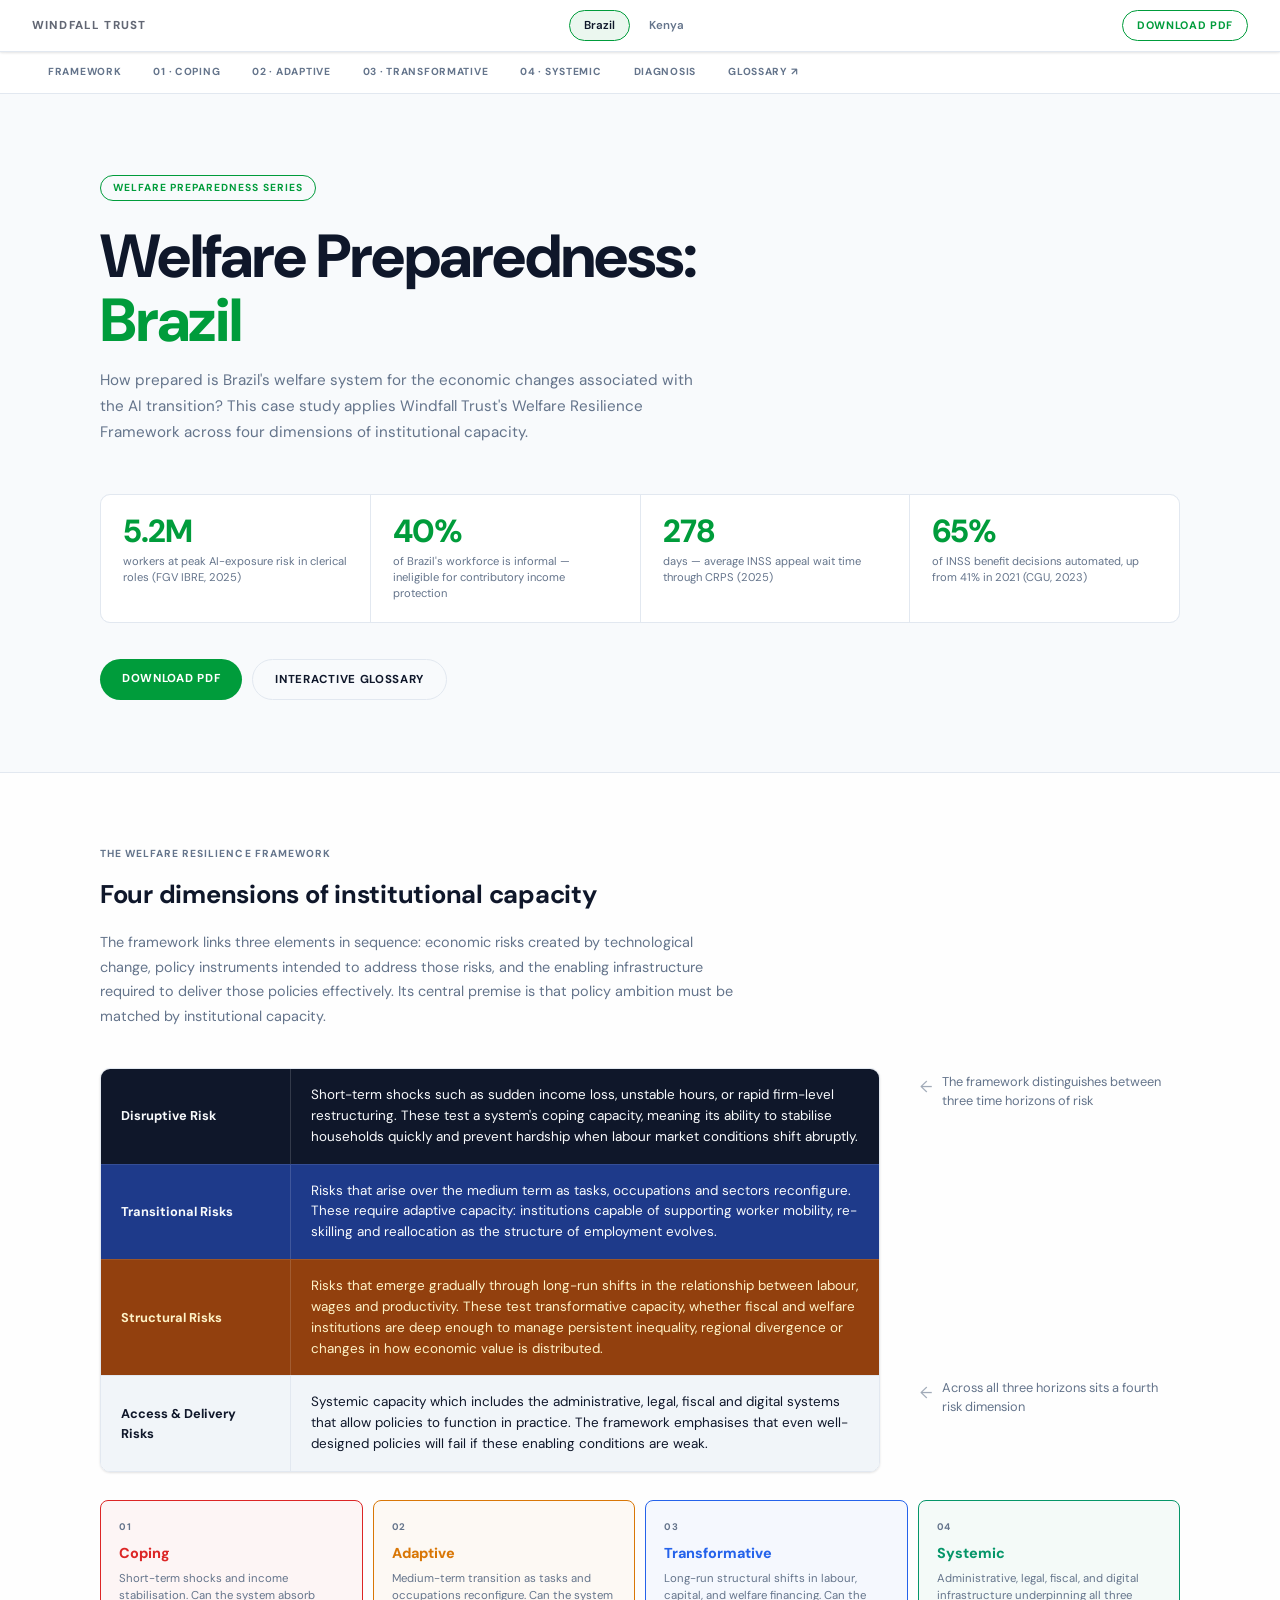
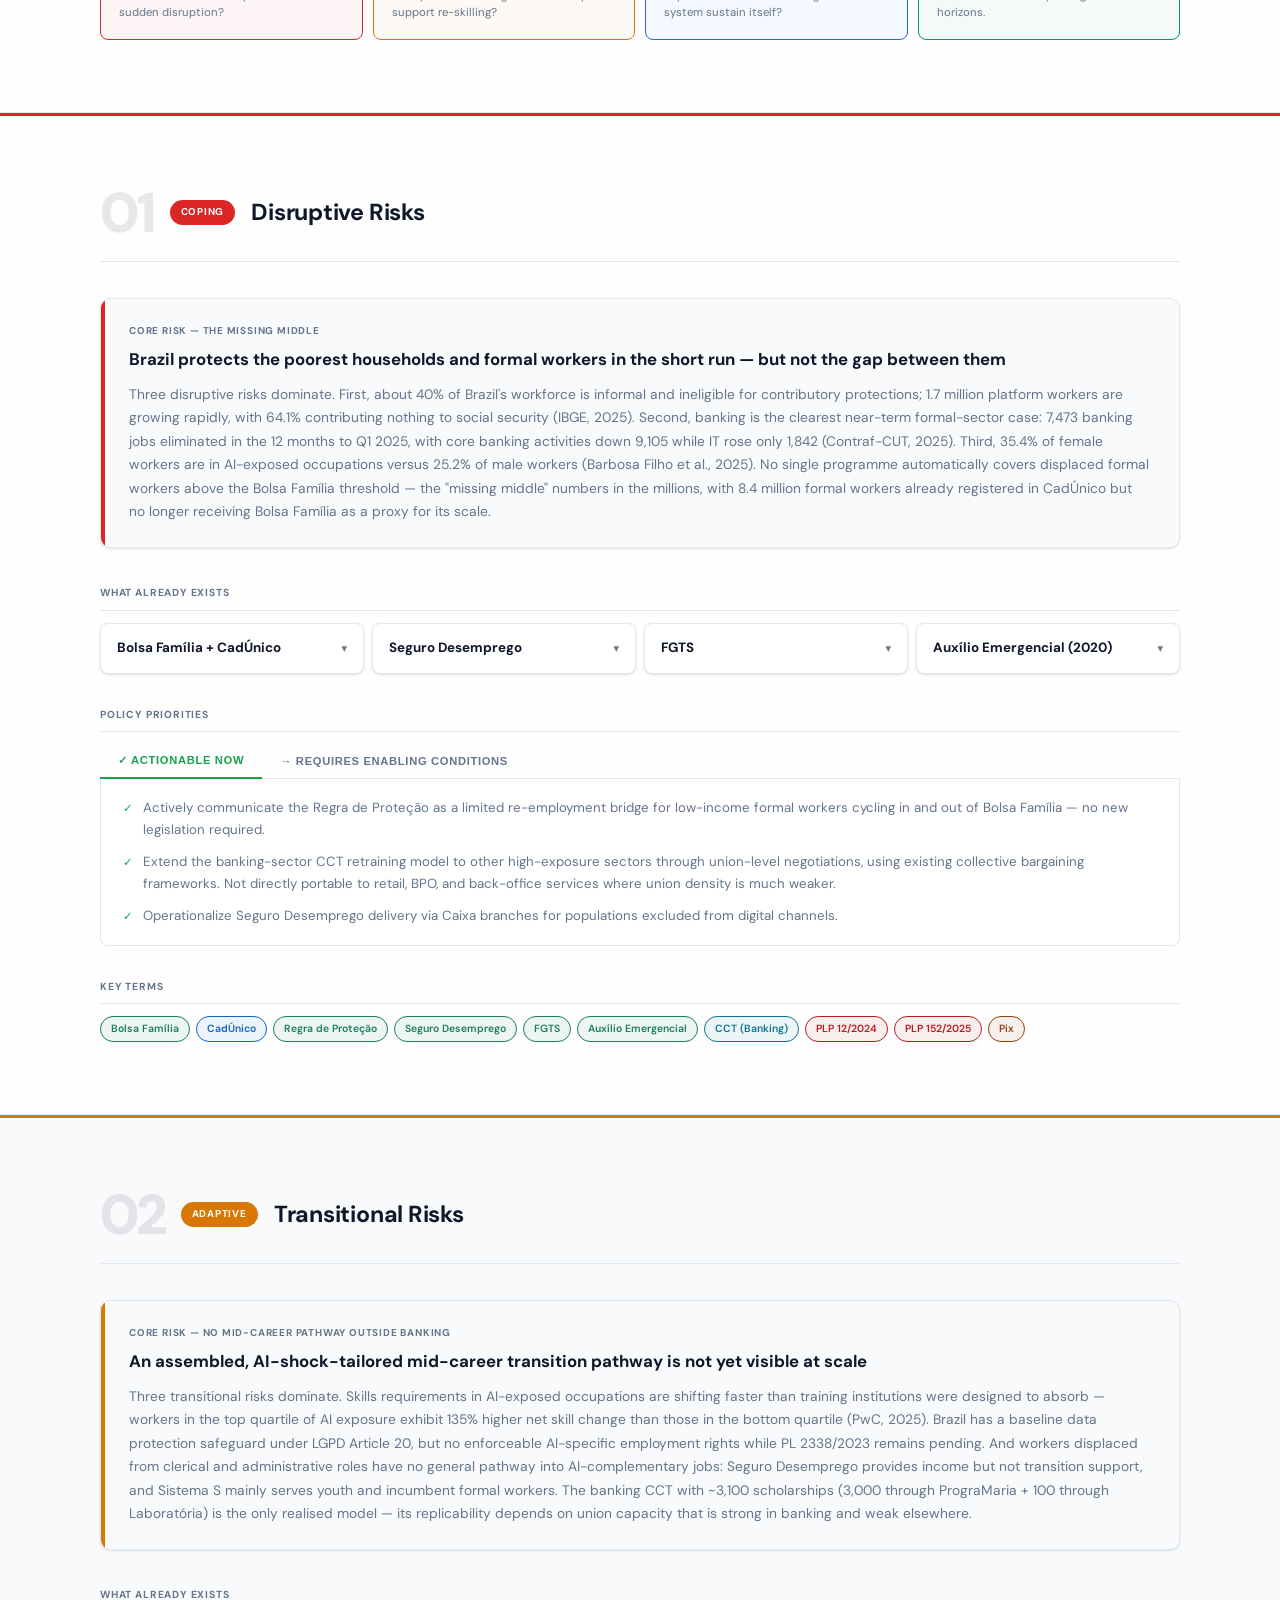
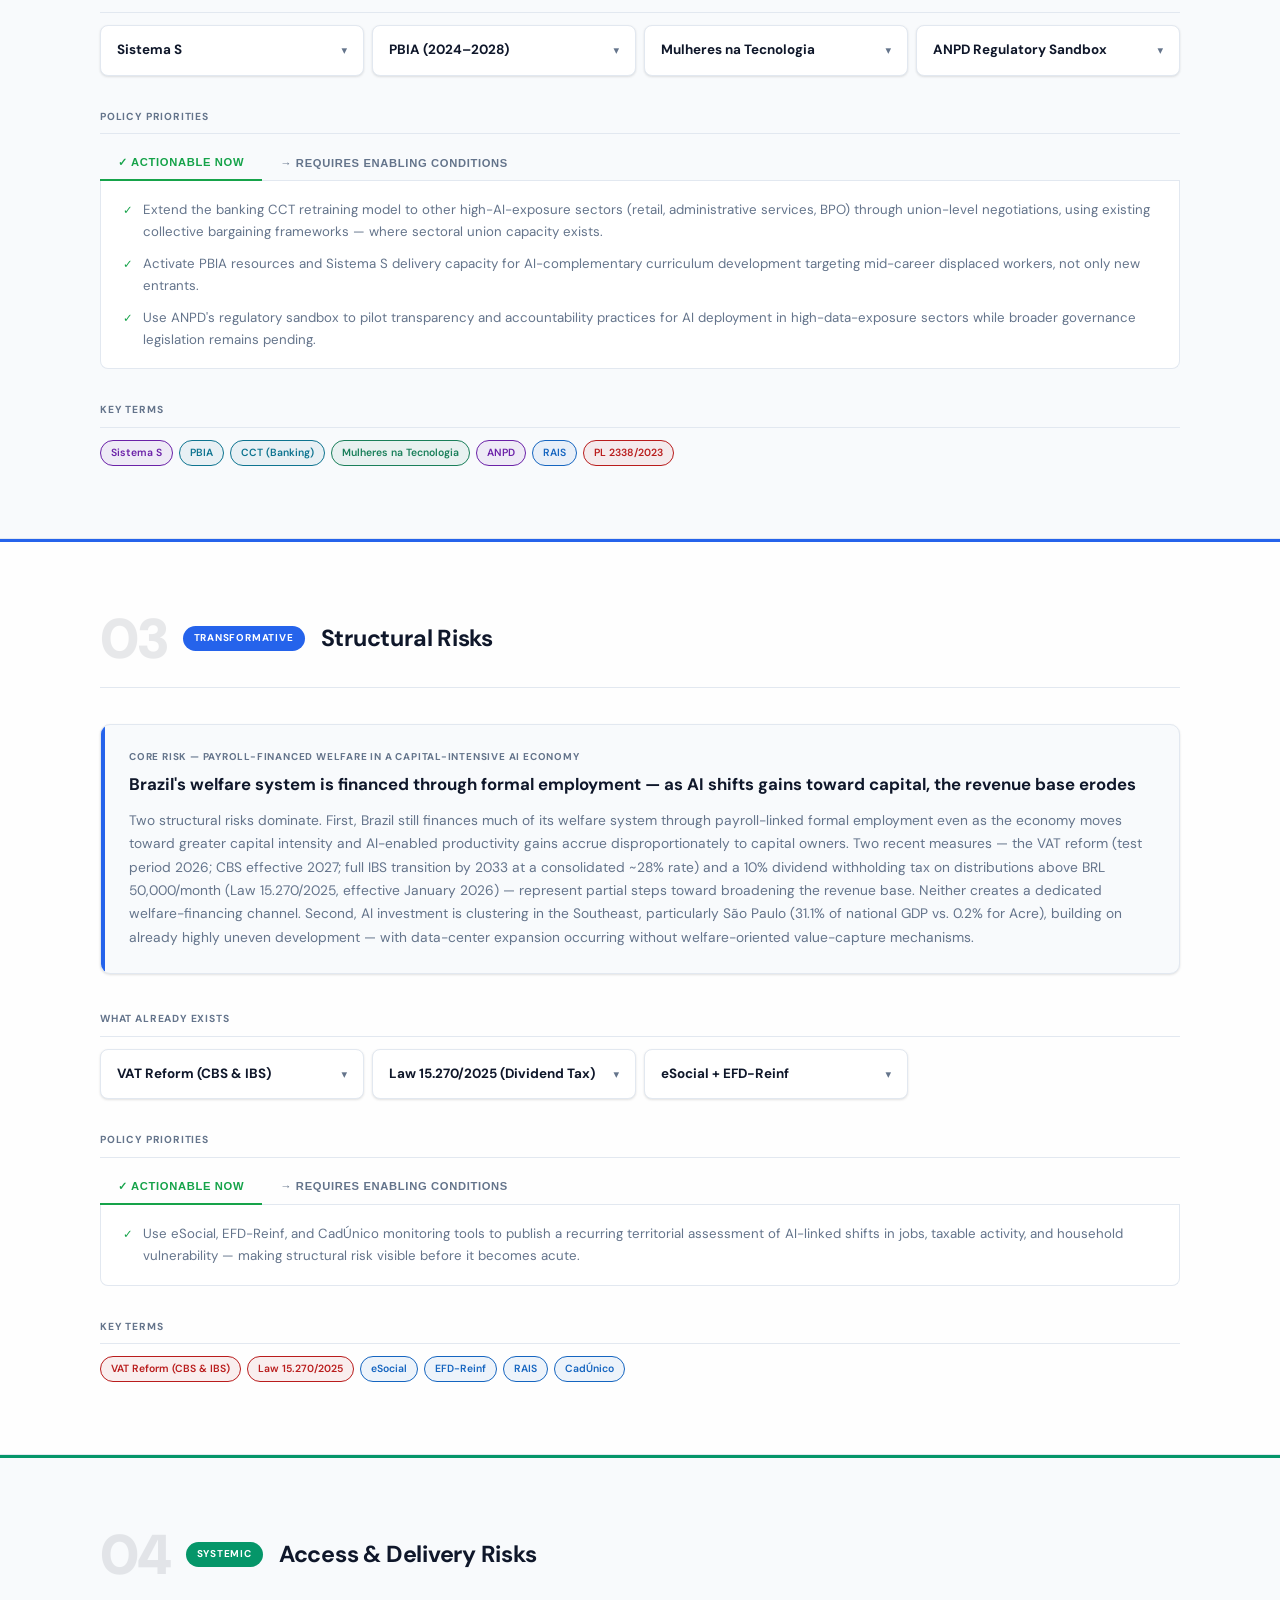
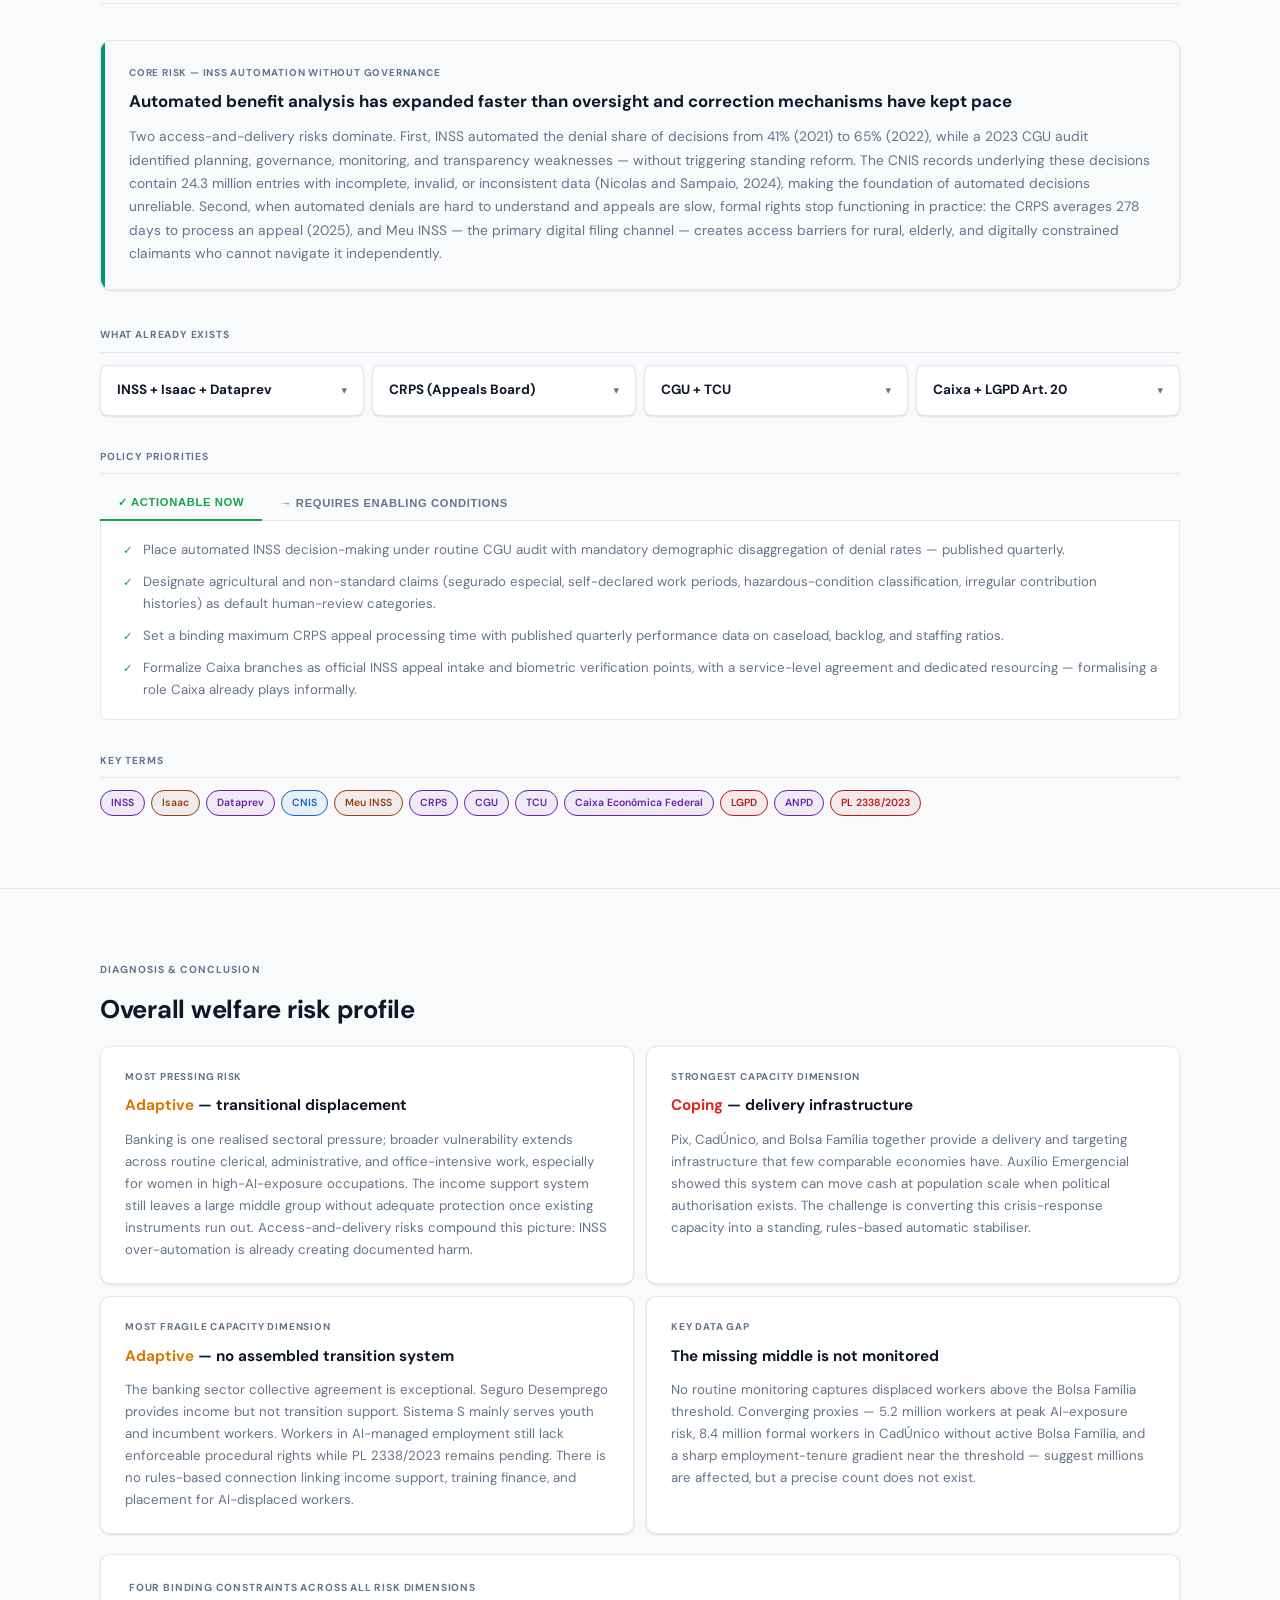
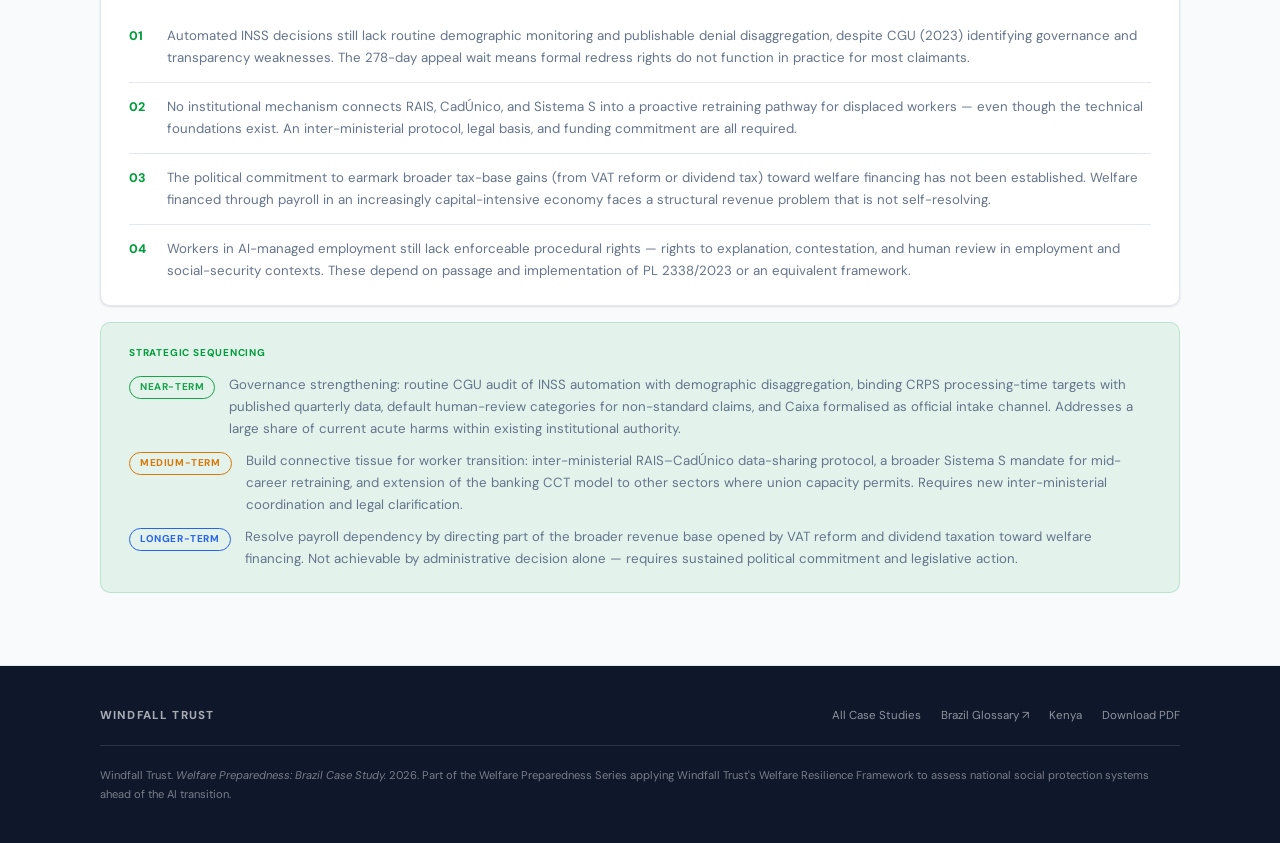
==== brazil.html @ 1acc242e "Add files via upload" ====
<!DOCTYPE html>
<html lang="en">
<head>
<meta charset="UTF-8">
<meta name="viewport" content="width=device-width, initial-scale=1.0">
<title>Welfare Preparedness: Brazil — Windfall Trust</title>
<link rel="preconnect" href="https://fonts.googleapis.com">
<link href="https://fonts.googleapis.com/css2?family=DM+Sans:ital,opsz,wght@0,9..40,400;0,9..40,500;0,9..40,700;0,9..40,800;0,9..40,900;1,9..40,400&display=swap" rel="stylesheet">
<link rel="stylesheet" href="case-study.css">
<style>
  /* ── Brazil country tokens ── */
  :root {
    --accent:       #009C3B;
    --accent-light: rgba(0, 156, 59, 0.08);
  }
  /* Sequencing tint uses Brazil green */
  .sequencing { border-color: rgba(0,156,59,.18); }
</style>
</head>
<body>

<div id="progress"></div>

<!-- ── HEADER ──────────────────────────────────────────────────────────── -->
<header class="site-header">
  <a href="https://windfalltrust.org" target="_blank" class="brand">Windfall Trust</a>
  <nav class="country-nav">
    <a href="brazil.html" class="active">Brazil</a>
    <a href="kenya.html">Kenya</a>
  </nav>
  <a href="#" class="header-dl">Download PDF</a>
</header>

<!-- ── SECTION NAV ─────────────────────────────────────────────────────── -->
<nav class="sec-nav" id="sec-nav">
  <a href="#framework">Framework</a>
  <a href="#coping"         data-dim="cop">01 · Coping</a>
  <a href="#adaptive"       data-dim="ada">02 · Adaptive</a>
  <a href="#transformative" data-dim="trn">03 · Transformative</a>
  <a href="#systemic"       data-dim="sys">04 · Systemic</a>
  <a href="#diagnosis">Diagnosis</a>
  <a href="brazil-glossary.html" target="_blank">Glossary ↗</a>
</nav>

<!-- ── HERO ───────────────────────────────────────────────────────────── -->
<section class="hero" id="hero">
  <div class="hero-inner">
    <div class="series-tag">Welfare Preparedness Series</div>
    <h1>Welfare Preparedness:<br><em>Brazil</em></h1>
    <p class="hero-sub">How prepared is Brazil's welfare system for the economic changes associated with the AI transition? This case study applies Windfall Trust's Welfare Resilience Framework across four dimensions of institutional capacity.</p>

    <div class="stats-grid">
      <div class="stat-cell">
        <div class="stat-num" data-target="5.2" data-suffix="M">5.2M</div>
        <div class="stat-lbl">workers at peak AI-exposure risk in clerical roles (FGV IBRE, 2025)</div>
      </div>
      <div class="stat-cell">
        <div class="stat-num" data-target="40" data-suffix="%">40%</div>
        <div class="stat-lbl">of Brazil's workforce is informal — ineligible for contributory income protection</div>
      </div>
      <div class="stat-cell">
        <div class="stat-num" data-target="278" data-suffix="">278</div>
        <div class="stat-lbl">days — average INSS appeal wait time through CRPS (2025)</div>
      </div>
      <div class="stat-cell">
        <div class="stat-num" data-target="65" data-suffix="%">65%</div>
        <div class="stat-lbl">of INSS benefit decisions automated, up from 41% in 2021 (CGU, 2023)</div>
      </div>
    </div>

    <div class="ctas">
      <a href="#" class="btn-pri">Download PDF</a>
      <a href="brazil-glossary.html" target="_blank" class="btn-sec">Interactive Glossary</a>
    </div>
  </div>
</section>

<!-- ── FRAMEWORK ───────────────────────────────────────────────────────── -->
<section class="cs-section" id="framework">
  <div class="inner fade">
    <div class="sec-label">The Welfare Resilience Framework</div>
    <h2 class="sec-title">Four dimensions of institutional capacity</h2>
    <p class="sec-body">The framework links three elements in sequence: economic risks created by technological change, policy instruments intended to address those risks, and the enabling infrastructure required to deliver those policies effectively. Its central premise is that policy ambition must be matched by institutional capacity.</p>

    <div class="fw-layout">
      <!-- Table of risk categories -->
      <div class="fw-table">
        <div class="fw-row cop">
          <div class="fw-cell fw-cell--name">Disruptive Risk</div>
          <div class="fw-cell">Short-term shocks such as sudden income loss, unstable hours, or rapid firm-level restructuring. These test a system's coping capacity, meaning its ability to stabilise households quickly and prevent hardship when labour market conditions shift abruptly.</div>
        </div>
        <div class="fw-row ada">
          <div class="fw-cell fw-cell--name">Transitional Risks</div>
          <div class="fw-cell">Risks that arise over the medium term as tasks, occupations and sectors reconfigure. These require adaptive capacity: institutions capable of supporting worker mobility, re-skilling and reallocation as the structure of employment evolves.</div>
        </div>
        <div class="fw-row trn">
          <div class="fw-cell fw-cell--name">Structural Risks</div>
          <div class="fw-cell">Risks that emerge gradually through long-run shifts in the relationship between labour, wages and productivity. These test transformative capacity, whether fiscal and welfare institutions are deep enough to manage persistent inequality, regional divergence or changes in how economic value is distributed.</div>
        </div>
        <div class="fw-row sys">
          <div class="fw-cell fw-cell--name">Access &amp; Delivery Risks</div>
          <div class="fw-cell">Systemic capacity which includes the administrative, legal, fiscal and digital systems that allow policies to function in practice. The framework emphasises that even well-designed policies will fail if these enabling conditions are weak.</div>
        </div>
      </div>

      <!-- Margin callouts -->
      <div class="fw-callouts">
        <div class="fw-callout fw-callout--top">
          <span class="arrow">←</span>
          <p>The framework distinguishes between three time horizons of risk</p>
        </div>
        <div class="fw-callout fw-callout--bot">
          <span class="arrow">←</span>
          <p>Across all three horizons sits a fourth risk dimension</p>
        </div>
      </div>
    </div>

    <!-- Quick-reference cards -->
    <div class="fw-cards">
      <div class="fw-card cop">
        <div class="fw-num">01</div>
        <div class="fw-name">Coping</div>
        <div class="fw-sub">Short-term shocks and income stabilisation. Can the system absorb sudden disruption?</div>
      </div>
      <div class="fw-card ada">
        <div class="fw-num">02</div>
        <div class="fw-name">Adaptive</div>
        <div class="fw-sub">Medium-term transition as tasks and occupations reconfigure. Can the system support re-skilling?</div>
      </div>
      <div class="fw-card trn">
        <div class="fw-num">03</div>
        <div class="fw-name">Transformative</div>
        <div class="fw-sub">Long-run structural shifts in labour, capital, and welfare financing. Can the system sustain itself?</div>
      </div>
      <div class="fw-card sys">
        <div class="fw-num">04</div>
        <div class="fw-name">Systemic</div>
        <div class="fw-sub">Administrative, legal, fiscal, and digital infrastructure underpinning all three horizons.</div>
      </div>
    </div>
  </div>
</section>

<!-- ══ 01 · COPING ══════════════════════════════════════════════════════ -->
<section class="dim-sec cop" id="coping">
  <div class="inner">

    <div class="dim-header fade">
      <span class="dim-number">01</span>
      <span class="dim-badge">Coping</span>
      <span class="dim-title">Disruptive Risks</span>
    </div>

    <div class="core-risk fade">
      <div class="risk-lbl">Core Risk — The Missing Middle</div>
      <div class="risk-title">Brazil protects the poorest households and formal workers in the short run — but not the gap between them</div>
      <div class="risk-body">Three disruptive risks dominate. First, about 40% of Brazil's workforce is informal and ineligible for contributory protections; 1.7 million platform workers are growing rapidly, with 64.1% contributing nothing to social security (IBGE, 2025). Second, banking is the clearest near-term formal-sector case: 7,473 banking jobs eliminated in the 12 months to Q1 2025, with core banking activities down 9,105 while IT rose only 1,842 (Contraf-CUT, 2025). Third, 35.4% of female workers are in AI-exposed occupations versus 25.2% of male workers (Barbosa Filho et al., 2025). No single programme automatically covers displaced formal workers above the Bolsa Família threshold — the "missing middle" numbers in the millions, with 8.4 million formal workers already registered in CadÚnico but no longer receiving Bolsa Família as a proxy for its scale.</div>
    </div>

    <div class="fade">
      <div class="subsec-title">What already exists</div>
      <div class="exists-grid">
        <div class="exists-card">
          <div class="exists-toggle"><span class="exists-name">Bolsa Família + CadÚnico</span><span class="exists-arrow">▾</span></div>
          <div class="exists-body">Federal cash transfer reaching 20.8 million families (~55 million people, ~26% of population) via the national social registry of 96.8 million. The Regra de Proteção lets enrolled families keep 50% of the benefit for up to 12 months after income rises above the threshold — tightened in mid-2025 to cap the transition period. A strong floor, but not a rules-based response to routine displacement for workers above the threshold who were never enrolled.</div>
        </div>
        <div class="exists-card">
          <div class="exists-toggle"><span class="exists-name">Seguro Desemprego</span><span class="exists-arrow">▾</span></div>
          <div class="exists-body">3–5 months of unemployment insurance for formal workers dismissed without cause, at roughly 80% of prior wages, delivered via Caixa. Designed for cyclical unemployment, not structural displacement: the window typically closes before AI-driven re-employment is secured, and informal workers are excluded entirely.</div>
        </div>
        <div class="exists-card">
          <div class="exists-toggle"><span class="exists-name">FGTS</span><span class="exists-arrow">▾</span></div>
          <div class="exists-body">Mandatory employer-funded severance reserve: 8% of monthly salary deposited into an individual Caixa account, accessible on dismissal without cause. Supplements Seguro Desemprego as a forced savings buffer, but — like Seguro Desemprego — was designed for cyclical unemployment and does not address prolonged structural displacement.</div>
        </div>
        <div class="exists-card">
          <div class="exists-toggle"><span class="exists-name">Auxílio Emergencial (2020)</span><span class="exists-arrow">▾</span></div>
          <div class="exists-body">Emergency COVID transfer reaching ~66 million beneficiaries within weeks via CadÚnico and Caixa. Proof of concept that rapid, large-scale cash mobilisation is technically feasible — but required extraordinary political authorisation. No standing rule replicates this capacity under normal conditions.</div>
        </div>
      </div>
    </div>

    <div class="fade">
      <div class="subsec-title">Policy priorities</div>
      <div class="policy-tabs">
        <button class="tab-btn now active" data-tab="cop-now">✓ Actionable Now</button>
        <button class="tab-btn blocked" data-tab="cop-blocked">→ Requires Enabling Conditions</button>
      </div>
      <div class="tab-panel active" id="cop-now">
        <ul class="policy-list now">
          <li>Actively communicate the Regra de Proteção as a limited re-employment bridge for low-income formal workers cycling in and out of Bolsa Família — no new legislation required.</li>
          <li>Extend the banking-sector CCT retraining model to other high-exposure sectors through union-level negotiations, using existing collective bargaining frameworks. Not directly portable to retail, BPO, and back-office services where union density is much weaker.</li>
          <li>Operationalize Seguro Desemprego delivery via Caixa branches for populations excluded from digital channels.</li>
        </ul>
      </div>
      <div class="tab-panel" id="cop-blocked">
        <ul class="policy-list blocked">
          <li>A standing income bridge for the missing middle requires either legislative expansion of Bolsa Família eligibility or a new automatic top-up instrument with a fiscal rule attached.</li>
          <li>An RAIS–CadÚnico auto-trigger for early Seguro Desemprego eligibility assessment requires an inter-ministerial data-sharing protocol and budget authorisation.</li>
          <li>Full platform-worker coverage requires passage of PLP 12/2024 or PLP 152/2025 and credible enforcement against platform reclassification; both remain pending in committee as of April 2026.</li>
        </ul>
      </div>
    </div>

    <div class="fade">
      <div class="subsec-title">Key terms</div>
      <div class="chips-wrap">
        <span class="chip program" data-term="Bolsa Família">Bolsa Família</span>
        <span class="chip data"    data-term="CadÚnico">CadÚnico</span>
        <span class="chip program" data-term="Regra de Proteção">Regra de Proteção</span>
        <span class="chip program" data-term="Seguro Desemprego">Seguro Desemprego</span>
        <span class="chip program" data-term="FGTS">FGTS</span>
        <span class="chip program" data-term="Auxílio Emergencial">Auxílio Emergencial</span>
        <span class="chip policy"  data-term="CCT (Banking)">CCT (Banking)</span>
        <span class="chip law"     data-term="PLP 12/2024">PLP 12/2024</span>
        <span class="chip law"     data-term="PLP 152/2025">PLP 152/2025</span>
        <span class="chip tech"    data-term="Pix">Pix</span>
      </div>
    </div>

  </div>
</section>

<!-- ══ 02 · ADAPTIVE ════════════════════════════════════════════════════ -->
<section class="dim-sec ada alt" id="adaptive">
  <div class="inner">

    <div class="dim-header fade">
      <span class="dim-number">02</span>
      <span class="dim-badge">Adaptive</span>
      <span class="dim-title">Transitional Risks</span>
    </div>

    <div class="core-risk fade">
      <div class="risk-lbl">Core Risk — No Mid-Career Pathway Outside Banking</div>
      <div class="risk-title">An assembled, AI-shock-tailored mid-career transition pathway is not yet visible at scale</div>
      <div class="risk-body">Three transitional risks dominate. Skills requirements in AI-exposed occupations are shifting faster than training institutions were designed to absorb — workers in the top quartile of AI exposure exhibit 135% higher net skill change than those in the bottom quartile (PwC, 2025). Brazil has a baseline data protection safeguard under LGPD Article 20, but no enforceable AI-specific employment rights while PL 2338/2023 remains pending. And workers displaced from clerical and administrative roles have no general pathway into AI-complementary jobs: Seguro Desemprego provides income but not transition support, and Sistema S mainly serves youth and incumbent formal workers. The banking CCT with ~3,100 scholarships (3,000 through PrograMaria + 100 through Laboratória) is the only realised model — its replicability depends on union capacity that is strong in banking and weak elsewhere.</div>
    </div>

    <div class="fade">
      <div class="subsec-title">What already exists</div>
      <div class="exists-grid">
        <div class="exists-card">
          <div class="exists-toggle"><span class="exists-name">Sistema S</span><span class="exists-arrow">▾</span></div>
          <div class="exists-body">Employer-funded vocational training network (SENAI for industry, SENAC for commerce) with nationwide physical reach and experienced faculty. Financed through payroll-linked employer contributions. Its mandate and curriculum serve youth and incumbent formal workers; mid-career transition for AI-displaced workers is not a standing part of its remit.</div>
        </div>
        <div class="exists-card">
          <div class="exists-toggle"><span class="exists-name">PBIA (2024–2028)</span><span class="exists-arrow">▾</span></div>
          <div class="exists-body">Brazil's national AI plan committing up to R$23 billion across five axes including literacy, technical training, graduate pathways, research, and compute infrastructure. Focused on building AI-capable workers — a supply-side plan. It does not, on its own, specify a delivery mechanism for mid-career retraining of displaced workers.</div>
        </div>
        <div class="exists-card">
          <div class="exists-toggle"><span class="exists-name">Mulheres na Tecnologia</span><span class="exists-arrow">▾</span></div>
          <div class="exists-body">Retraining scholarships under the 2024–2026 banking CCT: approximately 3,000 introductory programming/data-skills places through PrograMaria, and 100 advanced-training places through Laboratória. Priority for Black women, single mothers, and transgender women. Limited to formal banking workers with union representation — a bounded template, not a scalable architecture.</div>
        </div>
        <div class="exists-card">
          <div class="exists-toggle"><span class="exists-name">ANPD Regulatory Sandbox</span><span class="exists-arrow">▾</span></div>
          <div class="exists-body">ANPD's experimental mechanism for supervised testing and regulatory learning in AI and data protection. An entry point for piloting transparency and accountability practices in high-data sectors — not a substitute for enforceable worker rights, but useful in the interim while PL 2338/2023 remains pending.</div>
        </div>
      </div>
    </div>

    <div class="fade">
      <div class="subsec-title">Policy priorities</div>
      <div class="policy-tabs">
        <button class="tab-btn now active" data-tab="ada-now">✓ Actionable Now</button>
        <button class="tab-btn blocked"    data-tab="ada-blocked">→ Requires Enabling Conditions</button>
      </div>
      <div class="tab-panel active" id="ada-now">
        <ul class="policy-list now">
          <li>Extend the banking CCT retraining model to other high-AI-exposure sectors (retail, administrative services, BPO) through union-level negotiations, using existing collective bargaining frameworks — where sectoral union capacity exists.</li>
          <li>Activate PBIA resources and Sistema S delivery capacity for AI-complementary curriculum development targeting mid-career displaced workers, not only new entrants.</li>
          <li>Use ANPD's regulatory sandbox to pilot transparency and accountability practices for AI deployment in high-data-exposure sectors while broader governance legislation remains pending.</li>
        </ul>
      </div>
      <div class="tab-panel" id="ada-blocked">
        <ul class="policy-list blocked">
          <li>A proactive worker-targeting system using RAIS and CadÚnico requires an inter-ministerial protocol, a clear legal basis for prospective use of identified records, and dedicated funding for follow-through.</li>
          <li>Enforceable AI rights in employment — including rights to explanation, contestation, and human review for worker-management systems — require passage and implementation of PL 2338/2023 (pending in the Chamber as of April 2026).</li>
        </ul>
      </div>
    </div>

    <div class="fade">
      <div class="subsec-title">Key terms</div>
      <div class="chips-wrap">
        <span class="chip inst"   data-term="Sistema S">Sistema S</span>
        <span class="chip policy" data-term="PBIA">PBIA</span>
        <span class="chip policy" data-term="CCT (Banking)">CCT (Banking)</span>
        <span class="chip program" data-term="Mulheres na Tecnologia">Mulheres na Tecnologia</span>
        <span class="chip inst"   data-term="ANPD">ANPD</span>
        <span class="chip data"   data-term="RAIS">RAIS</span>
        <span class="chip law"    data-term="PL 2338/2023">PL 2338/2023</span>
      </div>
    </div>

  </div>
</section>

<!-- ══ 03 · TRANSFORMATIVE ══════════════════════════════════════════════ -->
<section class="dim-sec trn" id="transformative">
  <div class="inner">

    <div class="dim-header fade">
      <span class="dim-number">03</span>
      <span class="dim-badge">Transformative</span>
      <span class="dim-title">Structural Risks</span>
    </div>

    <div class="core-risk fade">
      <div class="risk-lbl">Core Risk — Payroll-Financed Welfare in a Capital-Intensive AI Economy</div>
      <div class="risk-title">Brazil's welfare system is financed through formal employment — as AI shifts gains toward capital, the revenue base erodes</div>
      <div class="risk-body">Two structural risks dominate. First, Brazil still finances much of its welfare system through payroll-linked formal employment even as the economy moves toward greater capital intensity and AI-enabled productivity gains accrue disproportionately to capital owners. Two recent measures — the VAT reform (test period 2026; CBS effective 2027; full IBS transition by 2033 at a consolidated ~28% rate) and a 10% dividend withholding tax on distributions above BRL 50,000/month (Law 15.270/2025, effective January 2026) — represent partial steps toward broadening the revenue base. Neither creates a dedicated welfare-financing channel. Second, AI investment is clustering in the Southeast, particularly São Paulo (31.1% of national GDP vs. 0.2% for Acre), building on already highly uneven development — with data-center expansion occurring without welfare-oriented value-capture mechanisms.</div>
    </div>

    <div class="fade">
      <div class="subsec-title">What already exists</div>
      <div class="exists-grid">
        <div class="exists-card">
          <div class="exists-toggle"><span class="exists-name">VAT Reform (CBS &amp; IBS)</span><span class="exists-arrow">▾</span></div>
          <div class="exists-body">Major restructuring of indirect taxation: CBS (federal) and IBS (state/municipal) replace a fragmented system. EC 132/2023 initiated the redesign; LC 214/2025 established the new taxes. Test period runs in 2026; CBS becomes effective 2027; full IBS transition by 2033 with a consolidated rate of ~28%. Broadens the non-payroll tax base but the long phase-in and state-compensation mechanisms limit the near-term fiscal dividend.</div>
        </div>
        <div class="exists-card">
          <div class="exists-toggle"><span class="exists-name">Law 15.270/2025 (Dividend Tax)</span><span class="exists-arrow">▾</span></div>
          <div class="exists-body">10% withholding tax on dividends above BRL 50,000/month paid by the same company to the same individual, effective January 2026. Applies to both residents and non-residents. Does not cover retained earnings reinvested in companies. A partial step toward taxing capital income — scope and rate are modest relative to the structural challenge.</div>
        </div>
        <div class="exists-card">
          <div class="exists-toggle"><span class="exists-name">eSocial + EFD-Reinf</span><span class="exists-arrow">▾</span></div>
          <div class="exists-body">Unified employer reporting systems consolidating labour, payroll, social security, FGTS, and non-payroll fiscal information. In this paper they matter as monitoring infrastructure: the administrative data exists to track AI-linked shifts in jobs, taxable activity, and household vulnerability by territory — but no recurring publication yet uses them for this purpose.</div>
        </div>
      </div>
    </div>

    <div class="fade">
      <div class="subsec-title">Policy priorities</div>
      <div class="policy-tabs">
        <button class="tab-btn now active" data-tab="trn-now">✓ Actionable Now</button>
        <button class="tab-btn blocked"    data-tab="trn-blocked">→ Requires Enabling Conditions</button>
      </div>
      <div class="tab-panel active" id="trn-now">
        <ul class="policy-list now">
          <li>Use eSocial, EFD-Reinf, and CadÚnico monitoring tools to publish a recurring territorial assessment of AI-linked shifts in jobs, taxable activity, and household vulnerability — making structural risk visible before it becomes acute.</li>
        </ul>
      </div>
      <div class="tab-panel" id="trn-blocked">
        <ul class="policy-list blocked">
          <li>Earmarking dividend-tax or VAT revenues to a dedicated welfare fund requires an additional political commitment — the current measures do not create this channel automatically.</li>
          <li>Brazil's emerging data-centre framework imposes industrial and sustainability conditionalities but does not yet create welfare-oriented value-capture mechanisms (local training, household support, redistribution) tied to AI infrastructure expansion.</li>
          <li>An alternative welfare-financing architecture capable of replacing formal-labour contributions at scale does not yet exist and requires sustained political commitment to design and legislate.</li>
        </ul>
      </div>
    </div>

    <div class="fade">
      <div class="subsec-title">Key terms</div>
      <div class="chips-wrap">
        <span class="chip law"  data-term="VAT Reform (CBS &amp; IBS)">VAT Reform (CBS &amp; IBS)</span>
        <span class="chip law"  data-term="Law 15.270/2025">Law 15.270/2025</span>
        <span class="chip data" data-term="eSocial">eSocial</span>
        <span class="chip data" data-term="EFD-Reinf">EFD-Reinf</span>
        <span class="chip data" data-term="RAIS">RAIS</span>
        <span class="chip data" data-term="CadÚnico">CadÚnico</span>
      </div>
    </div>

  </div>
</section>

<!-- ══ 04 · SYSTEMIC ════════════════════════════════════════════════════ -->
<section class="dim-sec sys alt" id="systemic">
  <div class="inner">

    <div class="dim-header fade">
      <span class="dim-number">04</span>
      <span class="dim-badge">Systemic</span>
      <span class="dim-title">Access &amp; Delivery Risks</span>
    </div>

    <div class="core-risk fade">
      <div class="risk-lbl">Core Risk — INSS Automation Without Governance</div>
      <div class="risk-title">Automated benefit analysis has expanded faster than oversight and correction mechanisms have kept pace</div>
      <div class="risk-body">Two access-and-delivery risks dominate. First, INSS automated the denial share of decisions from 41% (2021) to 65% (2022), while a 2023 CGU audit identified planning, governance, monitoring, and transparency weaknesses — without triggering standing reform. The CNIS records underlying these decisions contain 24.3 million entries with incomplete, invalid, or inconsistent data (Nicolas and Sampaio, 2024), making the foundation of automated decisions unreliable. Second, when automated denials are hard to understand and appeals are slow, formal rights stop functioning in practice: the CRPS averages 278 days to process an appeal (2025), and Meu INSS — the primary digital filing channel — creates access barriers for rural, elderly, and digitally constrained claimants who cannot navigate it independently.</div>
    </div>

    <div class="fade">
      <div class="subsec-title">What already exists</div>
      <div class="exists-grid">
        <div class="exists-card">
          <div class="exists-toggle"><span class="exists-name">INSS + Isaac + Dataprev</span><span class="exists-arrow">▾</span></div>
          <div class="exists-body">INSS administers pensions, disability, maternity, and sickness benefits. Isaac is the AI-assisted automation layer cross-referencing applicant data against CNIS; Dataprev is the state-owned IT company that operates it. Dataprev faces a structural conflict of interest: the same entity handles both operational delivery and the technical infrastructure for scrutiny.</div>
        </div>
        <div class="exists-card">
          <div class="exists-toggle"><span class="exists-name">CRPS (Appeals Board)</span><span class="exists-arrow">▾</span></div>
          <div class="exists-body">The Social Security Appeals Board hears appeals against INSS denials. Multiple filing channels exist (Central 135, CRPS website, Meu INSS, in-person) — but average processing time is 278 days (2025), and navigation burden is high. Formal appeal rights do not translate into timely redress without binding time targets and published performance data.</div>
        </div>
        <div class="exists-card">
          <div class="exists-toggle"><span class="exists-name">CGU + TCU</span><span class="exists-arrow">▾</span></div>
          <div class="exists-body">The Comptroller General (CGU) conducts internal audits — its 2023 review identified governance and transparency weaknesses in INSS automation. The Federal Court of Audit (TCU) provides external/legislative oversight and has reviewed CNIS data quality. Both operate episodically; no standing routine audit of INSS automated decisions currently exists.</div>
        </div>
        <div class="exists-card">
          <div class="exists-toggle"><span class="exists-name">Caixa + LGPD Art. 20</span><span class="exists-arrow">▾</span></div>
          <div class="exists-body">Caixa has 4,200+ branches and service posts, 9,000+ CAIXA Aqui correspondents, and 13,000+ lottery outlets — already an informal fallback for claimants excluded from digital channels. It is not currently listed as an official CRPS intake point. LGPD Article 20 provides a legal right to request human review of purely automated decisions, but this is case-by-case, not a system-level accountability architecture.</div>
        </div>
      </div>
    </div>

    <div class="fade">
      <div class="subsec-title">Policy priorities</div>
      <div class="policy-tabs">
        <button class="tab-btn now active" data-tab="sys-now">✓ Actionable Now</button>
        <button class="tab-btn blocked"    data-tab="sys-blocked">→ Requires Enabling Conditions</button>
      </div>
      <div class="tab-panel active" id="sys-now">
        <ul class="policy-list now">
          <li>Place automated INSS decision-making under routine CGU audit with mandatory demographic disaggregation of denial rates — published quarterly.</li>
          <li>Designate agricultural and non-standard claims (segurado especial, self-declared work periods, hazardous-condition classification, irregular contribution histories) as default human-review categories.</li>
          <li>Set a binding maximum CRPS appeal processing time with published quarterly performance data on caseload, backlog, and staffing ratios.</li>
          <li>Formalize Caixa branches as official INSS appeal intake and biometric verification points, with a service-level agreement and dedicated resourcing — formalising a role Caixa already plays informally.</li>
        </ul>
      </div>
      <div class="tab-panel" id="sys-blocked">
        <ul class="policy-list blocked">
          <li>Enforceable rights to human review and written explanation for automated welfare denials require PL 2338/2023 to pass — LGPD Article 20 provides only a case-by-case legal baseline, not a system-level accountability architecture.</li>
          <li>Resolving the Dataprev conflict of interest — where the operational delivery entity also provides the technical infrastructure for scrutiny — requires either a legislative mandate for audit independence or an executive restructuring decision.</li>
        </ul>
      </div>
    </div>

    <div class="fade">
      <div class="subsec-title">Key terms</div>
      <div class="chips-wrap">
        <span class="chip inst"    data-term="INSS">INSS</span>
        <span class="chip tech"    data-term="Isaac">Isaac</span>
        <span class="chip inst"    data-term="Dataprev">Dataprev</span>
        <span class="chip data"    data-term="CNIS">CNIS</span>
        <span class="chip tech"    data-term="Meu INSS">Meu INSS</span>
        <span class="chip inst"    data-term="CRPS">CRPS</span>
        <span class="chip inst"    data-term="CGU">CGU</span>
        <span class="chip inst"    data-term="TCU">TCU</span>
        <span class="chip inst"    data-term="Caixa Econômica Federal">Caixa Econômica Federal</span>
        <span class="chip law"     data-term="LGPD">LGPD</span>
        <span class="chip inst"    data-term="ANPD">ANPD</span>
        <span class="chip law"     data-term="PL 2338/2023">PL 2338/2023</span>
      </div>
    </div>

  </div>
</section>

<!-- ── DIAGNOSIS ────────────────────────────────────────────────────────── -->
<section class="cs-section alt" id="diagnosis">
  <div class="inner">
    <div class="sec-label fade">Diagnosis &amp; Conclusion</div>
    <h2 class="sec-title fade">Overall welfare risk profile</h2>

    <div class="diag-grid fade">
      <div class="diag-card">
        <div class="diag-lbl">Most pressing risk</div>
        <div class="diag-name"><span class="hl-ada">Adaptive</span> — transitional displacement</div>
        <div class="diag-body">Banking is one realised sectoral pressure; broader vulnerability extends across routine clerical, administrative, and office-intensive work, especially for women in high-AI-exposure occupations. The income support system still leaves a large middle group without adequate protection once existing instruments run out. Access-and-delivery risks compound this picture: INSS over-automation is already creating documented harm.</div>
      </div>
      <div class="diag-card">
        <div class="diag-lbl">Strongest capacity dimension</div>
        <div class="diag-name"><span class="hl-cop">Coping</span> — delivery infrastructure</div>
        <div class="diag-body">Pix, CadÚnico, and Bolsa Família together provide a delivery and targeting infrastructure that few comparable economies have. Auxílio Emergencial showed this system can move cash at population scale when political authorisation exists. The challenge is converting this crisis-response capacity into a standing, rules-based automatic stabiliser.</div>
      </div>
      <div class="diag-card">
        <div class="diag-lbl">Most fragile capacity dimension</div>
        <div class="diag-name"><span class="hl-ada">Adaptive</span> — no assembled transition system</div>
        <div class="diag-body">The banking sector collective agreement is exceptional. Seguro Desemprego provides income but not transition support. Sistema S mainly serves youth and incumbent workers. Workers in AI-managed employment still lack enforceable procedural rights while PL 2338/2023 remains pending. There is no rules-based connection linking income support, training finance, and placement for AI-displaced workers.</div>
      </div>
      <div class="diag-card">
        <div class="diag-lbl">Key data gap</div>
        <div class="diag-name">The missing middle is not monitored</div>
        <div class="diag-body">No routine monitoring captures displaced workers above the Bolsa Família threshold. Converging proxies — 5.2 million workers at peak AI-exposure risk, 8.4 million formal workers in CadÚnico without active Bolsa Família, and a sharp employment-tenure gradient near the threshold — suggest millions are affected, but a precise count does not exist.</div>
      </div>
    </div>

    <div class="constraints fade">
      <div class="constraint-hdr">Four binding constraints across all risk dimensions</div>
      <div class="citem">
        <div class="cnum">01</div>
        <div class="ctext">Automated INSS decisions still lack routine demographic monitoring and publishable denial disaggregation, despite CGU (2023) identifying governance and transparency weaknesses. The 278-day appeal wait means formal redress rights do not function in practice for most claimants.</div>
      </div>
      <div class="citem">
        <div class="cnum">02</div>
        <div class="ctext">No institutional mechanism connects RAIS, CadÚnico, and Sistema S into a proactive retraining pathway for displaced workers — even though the technical foundations exist. An inter-ministerial protocol, legal basis, and funding commitment are all required.</div>
      </div>
      <div class="citem">
        <div class="cnum">03</div>
        <div class="ctext">The political commitment to earmark broader tax-base gains (from VAT reform or dividend tax) toward welfare financing has not been established. Welfare financed through payroll in an increasingly capital-intensive economy faces a structural revenue problem that is not self-resolving.</div>
      </div>
      <div class="citem">
        <div class="cnum">04</div>
        <div class="ctext">Workers in AI-managed employment still lack enforceable procedural rights — rights to explanation, contestation, and human review in employment and social-security contexts. These depend on passage and implementation of PL 2338/2023 or an equivalent framework.</div>
      </div>
    </div>

    <div class="sequencing fade">
      <div class="seq-lbl">Strategic Sequencing</div>
      <div class="seq-phases">
        <div class="seq-phase">
          <div class="seq-tag near">Near-term</div>
          <div class="seq-text">Governance strengthening: routine CGU audit of INSS automation with demographic disaggregation, binding CRPS processing-time targets with published quarterly data, default human-review categories for non-standard claims, and Caixa formalised as official intake channel. Addresses a large share of current acute harms within existing institutional authority.</div>
        </div>
        <div class="seq-phase">
          <div class="seq-tag mid">Medium-term</div>
          <div class="seq-text">Build connective tissue for worker transition: inter-ministerial RAIS–CadÚnico data-sharing protocol, a broader Sistema S mandate for mid-career retraining, and extension of the banking CCT model to other sectors where union capacity permits. Requires new inter-ministerial coordination and legal clarification.</div>
        </div>
        <div class="seq-phase">
          <div class="seq-tag long">Longer-term</div>
          <div class="seq-text">Resolve payroll dependency by directing part of the broader revenue base opened by VAT reform and dividend taxation toward welfare financing. Not achievable by administrative decision alone — requires sustained political commitment and legislative action.</div>
        </div>
      </div>
    </div>
  </div>
</section>

<!-- ── FOOTER ──────────────────────────────────────────────────────────── -->
<footer>
  <div class="footer-inner">
    <a href="https://windfalltrust.org" target="_blank" class="footer-brand">Windfall Trust</a>
    <div class="footer-links">
      <a href="index.html">All Case Studies</a>
      <a href="brazil-glossary.html" target="_blank">Brazil Glossary ↗</a>
      <a href="kenya.html">Kenya</a>
      <a href="#">Download PDF</a>
    </div>
  </div>
  <p class="footer-cite">Windfall Trust. <em>Welfare Preparedness: Brazil Case Study.</em> 2026. Part of the Welfare Preparedness Series applying Windfall Trust's Welfare Resilience Framework to assess national social protection systems ahead of the AI transition.</p>
</footer>

<!-- ── TOOLTIP DOM ─────────────────────────────────────────────────────── -->
<div class="tooltip" id="tooltip"><strong id="tt-name"></strong><span id="tt-body"></span></div>

<script>
// ── GLOSSARY TERM DEFINITIONS ──────────────────────────────────────────
const DEFS = {
  "Bolsa Família": "Brazil's main federal cash transfer for low-income families (~55M people). Eligibility via CadÚnico; includes Regra de Proteção transition rule. The primary income floor at the bottom of the distribution.",
  "CadÚnico": "Federal social registry covering ~96.8 million people (~45% of population). Gateway to Bolsa Família and other non-contributory benefits. Formal employment not required to register.",
  "Seguro Desemprego": "Unemployment insurance for formal workers dismissed without cause; 3–5 months at ~80% of prior wages via Caixa. Designed for cyclical unemployment; excludes informal workers.",
  "FGTS": "Fundo de Garantia do Tempo de Serviço. Employer-funded severance reserve: 8% monthly salary deposited per formal worker, accessible on dismissal without cause.",
  "Regra de Proteção": "Bolsa Família transition rule: enrolled families keep 50% of the benefit for up to 12 months after earnings rise above the threshold (tightened mid-2025). Applies only to families already inside the programme.",
  "Auxílio Emergencial": "Emergency COVID-19 transfer (2020) reaching ~66M beneficiaries within weeks via CadÚnico and Caixa. Proof of concept for rapid large-scale cash mobilisation under extraordinary authorisation.",
  "CCT (Banking)": "Convenção Coletiva de Trabalho. The 2024–2026 banking sector collective agreement between unions and FENABAN; includes the Mulheres na Tecnologia retraining programme.",
  "PLP 12/2024": "Pending complementary-law bill creating social-security and labour protections for app-based passenger transport (ride-hailing) drivers only. Pending in committee as of April 2026.",
  "PLP 152/2025": "Broader pending complementary-law bill covering both passenger-transport and delivery platform workers. Wider scope than PLP 12/2024.",
  "Pix": "Central Bank instant-payment rail (launched November 2020). Real-time, zero-cost transfers; integrated with government benefit disbursement. The delivery infrastructure for welfare transfers.",
  "Sistema S": "Employer-funded vocational training network (SENAI, SENAC); nationwide reach and experienced faculty; financed by payroll contributions. Oriented to youth and incumbent formal workers, not mid-career displaced workers.",
  "PBIA": "Plano Brasileiro de Inteligência Artificial 2024–2028. Up to R$23B for literacy, technical training, R&D, and compute. Supply-side AI capacity building — not a mid-career displacement support programme.",
  "Mulheres na Tecnologia": "~3,100 retraining scholarships under the banking CCT: ~3,000 through PrograMaria (introductory programming/data skills) + 100 through Laboratória (advanced). Priority for Black women, single mothers, transgender women.",
  "ANPD": "Autoridade Nacional de Proteção de Dados. National Data Protection Authority; lead for AI-related data governance; launched a regulatory sandbox for AI in 2025. Enforcement mandate would expand if PL 2338/2023 passes.",
  "RAIS": "Relação Anual de Informações Sociais. Annual mandatory employer report with formal employment data: demographics, occupation, wages, hires, separations. Key ingredient for a proactive worker-targeting system.",
  "PL 2338/2023": "Brazil's pending national AI bill. Risk-based framework with Algorithmic Impact Assessments; rights to explanation, contestation, and human review for high-risk AI in employment, worker management, and social-security services. Pending in the Chamber as of April 2026.",
  "VAT Reform (CBS & IBS)": "Dual-VAT replacing fragmented indirect taxes. EC 132/2023 → LC 214/2025. Test period 2026; CBS federal effective 2027; full IBS state/municipal transition by 2033 (~28% consolidated rate).",
  "VAT Reform (CBS &amp; IBS)": "Dual-VAT replacing fragmented indirect taxes. EC 132/2023 → LC 214/2025. Test period 2026; CBS federal effective 2027; full IBS state/municipal transition by 2033 (~28% consolidated rate).",
  "Law 15.270/2025": "10% withholding tax on dividends above BRL 50,000/month from Brazilian companies, effective January 2026. Applies to residents and non-residents. Does not cover retained earnings. A partial step toward taxing capital income.",
  "eSocial": "Unified employer reporting platform consolidating labour, payroll, social security, FGTS, and related fiscal information. Monitoring infrastructure for AI-linked shifts in jobs and taxable activity.",
  "EFD-Reinf": "Escrituração Fiscal Digital de Retenções e Outras Informações Fiscais. Non-payroll fiscal reporting module (withholding taxes, service payments). Links dividend taxation to compliance infrastructure.",
  "INSS": "Instituto Nacional do Seguro Social. Brazil's national social-security institute administering pensions, disability, maternity, and sickness benefits. Locus of AI-assisted automation risk.",
  "Isaac": "AI-assisted automation layer handling a growing share of INSS benefit decisions by cross-referencing applicant data against CNIS records. The \"Isaac\" label is used by researchers; not an official government system name.",
  "Dataprev": "State-owned IT company operating INSS decision systems including Isaac. Faces a structural conflict: same entity handles operational delivery and technical infrastructure for scrutiny.",
  "CNIS": "Cadastro Nacional de Informações Sociais. National administrative records base for work history, earnings, and contributions. Foundation for INSS automated decisions. 24.3M individual records contain incomplete, invalid, or inconsistent data.",
  "Meu INSS": "Digital app/portal for filing INSS claims and appeals. Primary digital interface — but creates barriers for rural, elderly, and digitally constrained claimants who cannot navigate it independently.",
  "CRPS": "Conselho de Recursos da Previdência Social. Social Security Appeals Board. Average processing time: 278 days (2025). Formal appeal rights do not function in practice without binding time targets and published performance data.",
  "CGU": "Controladoria-Geral da União. Comptroller General; Brazil's primary internal-control body. 2023 audit identified governance, monitoring, and transparency weaknesses in INSS automation — denial share rose from 41% (2021) to 65% (2022).",
  "TCU": "Tribunal de Contas da União. Federal Court of Audit; external/legislative audit institution. Episodic reviews of INSS and CNIS — including a 2021 review identifying data-quality problems. Does not substitute for standing internal-control oversight.",
  "Caixa Econômica Federal": "State-owned bank; primary delivery channel for Seguro Desemprego, FGTS, and Bolsa Família. 4,200+ branches, 9,000+ CAIXA Aqui correspondents, 13,000+ lottery outlets. Not currently listed as official CRPS intake point.",
  "LGPD": "Lei Geral de Proteção de Dados (2018, effective 2020). Brazil's data protection law. Article 20 gives individuals the right to request human review of purely automated decisions — the current legal baseline for challenging automated benefit denials.",
};

// ── PROGRESS BAR ───────────────────────────────────────────────────────
const prog = document.getElementById('progress');
window.addEventListener('scroll', () => {
  const total = document.documentElement.scrollHeight - window.innerHeight;
  prog.style.width = (window.scrollY / total * 100) + '%';
}, { passive: true });

// ── SCROLL SPY ─────────────────────────────────────────────────────────
const navLinks = document.querySelectorAll('.sec-nav a[href^="#"]');
const sections = document.querySelectorAll('section[id]');
const spy = new IntersectionObserver(entries => {
  entries.forEach(e => {
    if (e.isIntersecting) {
      navLinks.forEach(l => l.classList.remove('active'));
      const l = document.querySelector(`.sec-nav a[href="#${e.target.id}"]`);
      if (l) l.classList.add('active');
    }
  });
}, { rootMargin: '-25% 0px -65% 0px' });
sections.forEach(s => spy.observe(s));

// ── ANIMATED STAT COUNTERS ─────────────────────────────────────────────
function animateNum(el) {
  const raw = el.dataset.target;
  const suffix = el.dataset.suffix || '';
  const isFloat = raw.includes('.');
  const target = parseFloat(raw);
  const duration = 1400;
  const start = performance.now();
  function tick(now) {
    const p = Math.min((now - start) / duration, 1);
    const ease = 1 - Math.pow(1 - p, 3);
    const val = target * ease;
    el.textContent = (isFloat ? val.toFixed(1) : Math.floor(val)) + suffix;
    if (p < 1) requestAnimationFrame(tick);
  }
  requestAnimationFrame(tick);
}
const counterObs = new IntersectionObserver(entries => {
  entries.forEach(e => {
    if (e.isIntersecting) { animateNum(e.target); counterObs.unobserve(e.target); }
  });
}, { threshold: 0.5 });
document.querySelectorAll('.stat-num[data-target]').forEach(el => counterObs.observe(el));

// ── ACCORDION ──────────────────────────────────────────────────────────
document.querySelectorAll('.exists-toggle').forEach(toggle => {
  toggle.addEventListener('click', () => {
    const card = toggle.closest('.exists-card');
    const isOpen = card.classList.contains('open');
    card.closest('.exists-grid').querySelectorAll('.exists-card.open').forEach(c => c.classList.remove('open'));
    if (!isOpen) card.classList.add('open');
  });
});

// ── TAB SWITCHER ───────────────────────────────────────────────────────
document.querySelectorAll('.tab-btn').forEach(btn => {
  btn.addEventListener('click', () => {
    const tabId = btn.dataset.tab;
    const container = btn.closest('.dim-sec') || btn.closest('section');
    container.querySelectorAll('.tab-btn').forEach(b => b.classList.remove('active'));
    container.querySelectorAll('.tab-panel').forEach(p => p.classList.remove('active'));
    btn.classList.add('active');
    document.getElementById(tabId).classList.add('active');
  });
});

// ── GLOSSARY CHIP TOOLTIPS ─────────────────────────────────────────────
const tooltip = document.getElementById('tooltip');
const ttName  = document.getElementById('tt-name');
const ttBody  = document.getElementById('tt-body');
let hideTimer;

function showTooltip(el, term) {
  clearTimeout(hideTimer);
  const def = DEFS[term];
  if (!def) return;
  ttName.textContent = term;
  ttBody.textContent = def;
  tooltip.classList.add('visible');
  positionTooltip(el);
}
function hideTooltip() {
  hideTimer = setTimeout(() => tooltip.classList.remove('visible'), 120);
}
function positionTooltip(el) {
  const r = el.getBoundingClientRect();
  const tw = 300, th = tooltip.offsetHeight || 100;
  let x = r.left;
  let y = r.top - th - 8;
  if (x + tw > window.innerWidth - 12) x = window.innerWidth - tw - 12;
  if (y < 8) y = r.bottom + 8;
  tooltip.style.left = x + 'px';
  tooltip.style.top  = y + 'px';
}

document.querySelectorAll('.chip').forEach(chip => {
  chip.addEventListener('mouseenter', () => showTooltip(chip, chip.dataset.term));
  chip.addEventListener('mouseleave', hideTooltip);
  chip.addEventListener('focus',      () => showTooltip(chip, chip.dataset.term));
  chip.addEventListener('blur',       hideTooltip);
});
tooltip.addEventListener('mouseenter', () => clearTimeout(hideTimer));
tooltip.addEventListener('mouseleave', hideTooltip);

// ── FADE-IN ON SCROLL ──────────────────────────────────────────────────
const fadeObs = new IntersectionObserver(entries => {
  entries.forEach(e => {
    if (e.isIntersecting) { e.target.classList.add('visible'); fadeObs.unobserve(e.target); }
  });
}, { threshold: 0.06 });
document.querySelectorAll('.fade').forEach(el => fadeObs.observe(el));
</script>
</body>
</html>
---- case-study.css ----
/*
 * Windfall Trust — Welfare Preparedness Series
 * Shared case study stylesheet
 *
 * Usage: link this file, then override CSS variables in a <style> block:
 *   :root { --accent: #009C3B; --accent-light: rgba(0,156,59,.08); }
 * ==========================================================================
 */

/* ── 1. DESIGN TOKENS ──────────────────────────────────────────────────── */
:root {
  /* Country accent — override per page */
  --accent:         #2563eb;
  --accent-light:   rgba(37, 99, 235, 0.08);

  /* Framework table row colours (matches Kenya PDF palette) */
  --cop-bg: #0f172a;  --cop-fg: #f8fafc;   /* Disruptive  · dark navy  */
  --ada-bg: #1e3a8a;  --ada-fg: #f8fafc;   /* Transitional· deep blue  */
  --trn-bg: #92400e;  --trn-fg: #fef3c7;   /* Structural  · amber      */
  --sys-bg: #f1f5f9;  --sys-fg: #0f172a;   /* Access/Del. · slate      */

  /* Dimension accent colours (badges, section lines, highlights) */
  --cop-accent: #dc2626;
  --ada-accent: #d97706;
  --trn-accent: #2563eb;
  --sys-accent: #059669;

  /* Base palette */
  --bg:       #fefefe;
  --bg-alt:   #f8fafc;
  --bg-card:  #ffffff;
  --text:     #0f172a;
  --muted:    #64748b;
  --border:   #e2e8f0;
  --shadow-sm: 0 1px 3px rgba(0,0,0,.07), 0 1px 2px rgba(0,0,0,.05);
  --shadow:    0 4px 12px rgba(0,0,0,.08);

  /* Status colours */
  --green:  #16a34a;
  --amber:  #d97706;

  --max: 1080px;
}

/* ── 2. RESET ───────────────────────────────────────────────────────────── */
*, *::before, *::after { box-sizing: border-box; margin: 0; padding: 0; }
html  { scroll-behavior: smooth; }
body  {
  font-family: "DM Sans", "Plus Jakarta Sans", "Inter", system-ui, sans-serif;
  background: var(--bg);
  color: var(--text);
  font-size: 15px;
  line-height: 1.7;
}
a { color: inherit; text-decoration: none; }

/* ── 3. PROGRESS BAR ────────────────────────────────────────────────────── */
#progress {
  position: fixed;
  top: 0; left: 0;
  height: 2px; width: 0;
  background: var(--accent);
  z-index: 999;
  transition: width .08s linear;
}

/* ── 4. SITE HEADER ─────────────────────────────────────────────────────── */
.site-header {
  position: sticky;
  top: 0; z-index: 100;
  background: var(--bg-card);
  border-bottom: 1px solid var(--border);
  padding: 0 32px;
  display: flex;
  align-items: center;
  justify-content: space-between;
  height: 52px;
  box-shadow: var(--shadow-sm);
}
.brand {
  font-size: .72rem;
  font-weight: 800;
  text-transform: uppercase;
  letter-spacing: .1em;
  color: var(--text);
  opacity: .65;
  transition: opacity .15s;
}
.brand:hover { opacity: 1; }

.country-nav { display: flex; gap: 4px; }
.country-nav a {
  font-size: .72rem;
  font-weight: 600;
  padding: 5px 14px;
  border-radius: 100px;
  border: 1.5px solid transparent;
  color: var(--muted);
  transition: all .15s;
}
.country-nav a:hover  { color: var(--text); border-color: var(--border); }
.country-nav a.active {
  color: var(--text);
  border-color: var(--accent);
  background: var(--accent-light);
}

.header-dl {
  font-size: .68rem;
  font-weight: 700;
  text-transform: uppercase;
  letter-spacing: .06em;
  color: var(--accent);
  border: 1.5px solid var(--accent);
  padding: 5px 14px;
  border-radius: 100px;
  transition: all .15s;
}
.header-dl:hover { background: var(--accent); color: #fff; }

/* ── 5. SECTION NAV ─────────────────────────────────────────────────────── */
.sec-nav {
  background: var(--bg-card);
  border-bottom: 1px solid var(--border);
  padding: 0 32px;
  display: flex;
  overflow-x: auto;
  scrollbar-width: none;
}
.sec-nav::-webkit-scrollbar { display: none; }
.sec-nav a {
  font-size: .64rem;
  font-weight: 700;
  text-transform: uppercase;
  letter-spacing: .07em;
  color: var(--muted);
  padding: 11px 16px;
  border-bottom: 2px solid transparent;
  white-space: nowrap;
  transition: all .15s;
}
.sec-nav a:hover,
.sec-nav a.active { color: var(--text); }
.sec-nav a[data-dim="cop"]:hover,
.sec-nav a[data-dim="cop"].active { color: var(--cop-accent); border-bottom-color: var(--cop-accent); }
.sec-nav a[data-dim="ada"]:hover,
.sec-nav a[data-dim="ada"].active { color: var(--ada-accent); border-bottom-color: var(--ada-accent); }
.sec-nav a[data-dim="trn"]:hover,
.sec-nav a[data-dim="trn"].active { color: var(--trn-accent); border-bottom-color: var(--trn-accent); }
.sec-nav a[data-dim="sys"]:hover,
.sec-nav a[data-dim="sys"].active { color: var(--sys-accent); border-bottom-color: var(--sys-accent); }

/* ── 6. HERO ────────────────────────────────────────────────────────────── */
.hero {
  background: var(--bg-alt);
  padding: 80px 32px 72px;
  border-bottom: 1px solid var(--border);
}
.hero-inner { max-width: var(--max); margin: 0 auto; }

.series-tag {
  display: inline-block;
  font-size: .64rem;
  font-weight: 700;
  text-transform: uppercase;
  letter-spacing: .1em;
  color: var(--accent);
  border: 1.5px solid var(--accent);
  padding: 3px 12px;
  border-radius: 100px;
  margin-bottom: 24px;
}

.hero h1 {
  font-size: clamp(2.4rem, 5vw, 3.8rem);
  font-weight: 800;
  line-height: 1.05;
  letter-spacing: -.02em;
  margin-bottom: 16px;
}
.hero h1 em { font-style: normal; color: var(--accent); }

.hero-sub {
  font-size: .95rem;
  color: var(--muted);
  max-width: 600px;
  margin-bottom: 48px;
  line-height: 1.7;
}

/* stats grid */
.stats-grid {
  display: grid;
  grid-template-columns: repeat(4, 1fr);
  gap: 1px;
  background: var(--border);
  border: 1px solid var(--border);
  border-radius: 10px;
  overflow: hidden;
  margin-bottom: 36px;
}
.stat-cell { background: var(--bg-card); padding: 20px 22px; }
.stat-num {
  font-size: 2rem;
  font-weight: 800;
  letter-spacing: -.03em;
  color: var(--accent);
  line-height: 1;
  font-variant-numeric: tabular-nums;
}
.stat-lbl { font-size: .7rem; color: var(--muted); margin-top: 6px; line-height: 1.45; }

/* buttons */
.ctas { display: flex; gap: 10px; flex-wrap: wrap; }
.btn-pri {
  font-size: .72rem;
  font-weight: 700;
  text-transform: uppercase;
  letter-spacing: .06em;
  background: var(--accent);
  color: #fff;
  padding: 10px 22px;
  border-radius: 100px;
  transition: opacity .15s;
}
.btn-pri:hover { opacity: .85; }
.btn-sec {
  font-size: .72rem;
  font-weight: 700;
  text-transform: uppercase;
  letter-spacing: .06em;
  color: var(--text);
  padding: 10px 22px;
  border-radius: 100px;
  border: 1.5px solid var(--border);
  transition: border-color .15s;
}
.btn-sec:hover { border-color: var(--accent); }

/* ── 7. GENERIC SECTION WRAPPER ─────────────────────────────────────────── */
.cs-section { padding: 72px 32px; border-bottom: 1px solid var(--border); }
.cs-section.alt { background: var(--bg-alt); }
.inner { max-width: var(--max); margin: 0 auto; }

.sec-label {
  font-size: .64rem;
  font-weight: 700;
  text-transform: uppercase;
  letter-spacing: .1em;
  color: var(--muted);
  margin-bottom: 10px;
}
h2.sec-title { font-size: 1.6rem; font-weight: 700; letter-spacing: -.01em; margin-bottom: 14px; }
.sec-body {
  font-size: .9rem;
  color: var(--muted);
  max-width: 640px;
  line-height: 1.7;
  margin-bottom: 40px;
}

/* ── 8. FRAMEWORK TABLE (PDF-style) ─────────────────────────────────────── */
.fw-layout {
  display: grid;
  grid-template-columns: 1fr 260px;
  gap: 40px;
  align-items: start;
}

.fw-table {
  border: 1px solid var(--border);
  border-radius: 10px;
  overflow: hidden;
  box-shadow: var(--shadow-sm);
}

.fw-row {
  display: grid;
  grid-template-columns: 190px 1fr;
}
.fw-row.cop { background: var(--cop-bg); color: var(--cop-fg); }
.fw-row.ada { background: var(--ada-bg); color: var(--ada-fg); border-top: 1px solid rgba(255,255,255,.1); }
.fw-row.trn { background: var(--trn-bg); color: var(--trn-fg); border-top: 1px solid rgba(255,255,255,.1); }
.fw-row.sys { background: var(--sys-bg); color: var(--sys-fg); border-top: 1px solid var(--border); }

.fw-cell { padding: 16px 20px; font-size: .84rem; line-height: 1.55; }
.fw-cell--name {
  font-weight: 700;
  font-size: .8rem;
  border-right: 1px solid rgba(255,255,255,.15);
  display: flex;
  align-items: center;
}
.fw-row.sys .fw-cell--name { border-right-color: var(--border); }

/* Callout column beside table */
.fw-callouts {
  display: flex;
  flex-direction: column;
  justify-content: space-between;
  height: 100%;
  gap: 24px;
  padding-top: 4px;
}
.fw-callout {
  display: flex;
  align-items: flex-start;
  gap: 10px;
}
.fw-callout .arrow {
  font-size: 1rem;
  color: var(--muted);
  flex-shrink: 0;
  margin-top: 1px;
  opacity: .6;
}
.fw-callout p {
  font-size: .8rem;
  color: var(--muted);
  line-height: 1.5;
}
.fw-callout--top { flex: 3; }
.fw-callout--bot { flex: 1; }

/* Overview cards (compact view below table) */
.fw-cards {
  display: grid;
  grid-template-columns: repeat(4, 1fr);
  gap: 10px;
  margin-top: 28px;
}
.fw-card {
  padding: 18px;
  border-radius: 8px;
  border: 1.5px solid;
}
.fw-card.cop { border-color: var(--cop-accent); background: rgba(220,38,38,.04); }
.fw-card.ada { border-color: var(--ada-accent); background: rgba(217,119,6,.04); }
.fw-card.trn { border-color: var(--trn-accent); background: rgba(37,99,235,.04); }
.fw-card.sys { border-color: var(--sys-accent); background: rgba(5,150,105,.04); }
.fw-num {
  font-size: .6rem;
  font-weight: 700;
  letter-spacing: .08em;
  text-transform: uppercase;
  color: var(--muted);
  margin-bottom: 6px;
}
.fw-name { font-size: .9rem; font-weight: 800; margin-bottom: 4px; }
.fw-card.cop .fw-name { color: var(--cop-accent); }
.fw-card.ada .fw-name { color: var(--ada-accent); }
.fw-card.trn .fw-name { color: var(--trn-accent); }
.fw-card.sys .fw-name { color: var(--sys-accent); }
.fw-sub { font-size: .71rem; color: var(--muted); line-height: 1.5; }

/* ── 9. DIMENSION SECTIONS ──────────────────────────────────────────────── */
.dim-sec {
  padding: 72px 32px;
  border-bottom: 1px solid var(--border);
  position: relative;
}
.dim-sec::before {
  content: '';
  position: absolute;
  top: 0; left: 0; right: 0;
  height: 3px;
}
.dim-sec.cop::before { background: var(--cop-accent); }
.dim-sec.ada::before { background: var(--ada-accent); }
.dim-sec.trn::before { background: var(--trn-accent); }
.dim-sec.sys::before { background: var(--sys-accent); }

.dim-sec.alt { background: var(--bg-alt); }

.dim-header {
  display: flex;
  align-items: center;
  gap: 16px;
  margin-bottom: 36px;
  padding-bottom: 20px;
  border-bottom: 1px solid var(--border);
  flex-wrap: wrap;
}

.dim-number {
  font-size: 3.5rem;
  font-weight: 900;
  line-height: 1;
  letter-spacing: -.04em;
  color: var(--text);
  opacity: .09;
  user-select: none;
}

.dim-badge {
  font-size: .62rem;
  font-weight: 700;
  text-transform: uppercase;
  letter-spacing: .08em;
  padding: 4px 11px;
  border-radius: 100px;
  color: #fff;
}
.dim-sec.cop .dim-badge { background: var(--cop-accent); }
.dim-sec.ada .dim-badge { background: var(--ada-accent); }
.dim-sec.trn .dim-badge { background: var(--trn-accent); }
.dim-sec.sys .dim-badge { background: var(--sys-accent); }

.dim-title {
  font-size: 1.45rem;
  font-weight: 700;
  letter-spacing: -.01em;
}

/* ── 10. CORE RISK CARD ──────────────────────────────────────────────────── */
.core-risk {
  background: var(--bg-alt);
  border: 1px solid var(--border);
  border-radius: 10px;
  padding: 24px 28px;
  margin-bottom: 36px;
  position: relative;
  overflow: hidden;
  box-shadow: var(--shadow-sm);
}
.core-risk::before {
  content: '';
  position: absolute;
  left: 0; top: 0; bottom: 0;
  width: 4px;
}
.dim-sec.cop .core-risk::before { background: var(--cop-accent); }
.dim-sec.ada .core-risk::before { background: var(--ada-accent); }
.dim-sec.trn .core-risk::before { background: var(--trn-accent); }
.dim-sec.sys .core-risk::before { background: var(--sys-accent); }

.risk-lbl {
  font-size: .62rem;
  font-weight: 700;
  text-transform: uppercase;
  letter-spacing: .08em;
  color: var(--muted);
  margin-bottom: 8px;
}
.risk-title {
  font-size: 1.05rem;
  font-weight: 700;
  margin-bottom: 12px;
  line-height: 1.4;
}
.risk-body { font-size: .86rem; color: var(--muted); line-height: 1.7; }

/* ── 11. WHAT EXISTS — ACCORDION ────────────────────────────────────────── */
.subsec-title {
  font-size: .64rem;
  font-weight: 700;
  text-transform: uppercase;
  letter-spacing: .08em;
  color: var(--muted);
  margin-bottom: 12px;
  padding-bottom: 8px;
  border-bottom: 1px solid var(--border);
}
.exists-grid {
  display: grid;
  grid-template-columns: repeat(auto-fill, minmax(230px, 1fr));
  gap: 8px;
  margin-bottom: 32px;
}
.exists-card {
  background: var(--bg-card);
  border: 1px solid var(--border);
  border-radius: 8px;
  overflow: hidden;
  box-shadow: var(--shadow-sm);
  transition: box-shadow .15s;
}
.exists-card:hover { box-shadow: var(--shadow); }
.exists-toggle {
  display: flex;
  align-items: center;
  justify-content: space-between;
  padding: 13px 16px;
  cursor: pointer;
  user-select: none;
  gap: 8px;
}
.exists-name { font-size: .84rem; font-weight: 700; }
.exists-arrow { font-size: .7rem; color: var(--muted); transition: transform .2s; flex-shrink: 0; }
.exists-card.open .exists-arrow { transform: rotate(180deg); }
.exists-body {
  font-size: .78rem;
  color: var(--muted);
  line-height: 1.65;
  padding: 0 16px 14px;
  display: none;
  border-top: 1px solid var(--border);
}
.exists-card.open .exists-body { display: block; }

/* ── 12. POLICY TABS ────────────────────────────────────────────────────── */
.policy-tabs {
  display: flex;
  border-bottom: 1px solid var(--border);
  margin-bottom: 0;
}
.tab-btn {
  font-size: .7rem;
  font-weight: 700;
  text-transform: uppercase;
  letter-spacing: .06em;
  padding: 10px 18px;
  border: none;
  background: transparent;
  color: var(--muted);
  cursor: pointer;
  border-bottom: 2px solid transparent;
  margin-bottom: -1px;
  transition: all .15s;
}
.tab-btn.now.active   { color: var(--green); border-bottom-color: var(--green); }
.tab-btn.blocked.active { color: var(--amber); border-bottom-color: var(--amber); }
.tab-btn:hover { color: var(--text); }
.tab-panel {
  display: none;
  background: var(--bg-card);
  border: 1px solid var(--border);
  border-top: none;
  border-radius: 0 0 8px 8px;
  padding: 18px 22px;
  margin-bottom: 32px;
}
.tab-panel.active { display: block; }
.policy-list { list-style: none; display: flex; flex-direction: column; gap: 10px; }
.policy-list li {
  font-size: .83rem;
  color: var(--muted);
  line-height: 1.65;
  padding-left: 20px;
  position: relative;
}
.policy-list.now li::before {
  content: '✓';
  position: absolute; left: 0;
  color: var(--green);
  font-weight: 700;
  font-size: .72rem;
  top: 2px;
}
.policy-list.blocked li::before {
  content: '→';
  position: absolute; left: 0;
  color: var(--amber);
  top: 0;
}

/* ── 13. TERM CHIPS ─────────────────────────────────────────────────────── */
.chips-wrap { display: flex; flex-wrap: wrap; gap: 6px; }
.chip {
  font-size: .65rem;
  font-weight: 600;
  padding: 3px 10px;
  border-radius: 100px;
  border: 1.5px solid;
  cursor: pointer;
  transition: opacity .15s;
}
.chip:hover { opacity: .65; }
.chip.program { color: #1a7f5a; border-color: #1a7f5a; background: rgba(26,127,90,.07); }
.chip.data    { color: #1565c0; border-color: #1565c0; background: rgba(21,101,192,.07); }
.chip.inst    { color: #6b21a8; border-color: #6b21a8; background: rgba(107,33,168,.07); }
.chip.tech    { color: #92400e; border-color: #92400e; background: rgba(146,64,14,.07); }
.chip.law     { color: #b91c1c; border-color: #b91c1c; background: rgba(185,28,28,.07); }
.chip.policy  { color: #0e7490; border-color: #0e7490; background: rgba(14,116,144,.07); }

/* ── 14. TOOLTIP ────────────────────────────────────────────────────────── */
.tooltip {
  position: fixed;
  z-index: 500;
  max-width: 300px;
  background: var(--text);
  border-radius: 8px;
  padding: 12px 16px;
  font-size: .76rem;
  color: #f8fafc;
  line-height: 1.6;
  box-shadow: 0 8px 24px rgba(0,0,0,.2);
  pointer-events: none;
  opacity: 0;
  transition: opacity .15s;
}
.tooltip.visible { opacity: 1; }
.tooltip strong { display: block; margin-bottom: 4px; font-size: .8rem; color: #93c5fd; }

/* ── 15. DIAGNOSIS ──────────────────────────────────────────────────────── */
.diag-grid {
  display: grid;
  grid-template-columns: 1fr 1fr;
  gap: 12px;
  margin-bottom: 20px;
}
.diag-card {
  background: var(--bg-card);
  border: 1px solid var(--border);
  border-radius: 10px;
  padding: 22px 24px;
  box-shadow: var(--shadow-sm);
}
.diag-lbl {
  font-size: .62rem;
  font-weight: 700;
  text-transform: uppercase;
  letter-spacing: .08em;
  color: var(--muted);
  margin-bottom: 8px;
}
.diag-name { font-size: .95rem; font-weight: 700; margin-bottom: 10px; }
.diag-body { font-size: .83rem; color: var(--muted); line-height: 1.65; }

.hl-cop { color: var(--cop-accent); }
.hl-ada { color: var(--ada-accent); }
.hl-trn { color: var(--trn-accent); }
.hl-sys { color: var(--sys-accent); }

.constraints {
  background: var(--bg-card);
  border: 1px solid var(--border);
  border-radius: 10px;
  padding: 24px 28px;
  margin-bottom: 16px;
  box-shadow: var(--shadow-sm);
}
.constraint-hdr {
  font-size: .64rem;
  font-weight: 700;
  text-transform: uppercase;
  letter-spacing: .08em;
  color: var(--muted);
  margin-bottom: 16px;
}
.citem {
  display: flex;
  gap: 16px;
  align-items: flex-start;
  padding: 13px 0;
  border-bottom: 1px solid var(--border);
}
.citem:last-child { border-bottom: none; padding-bottom: 0; }
.cnum {
  font-size: .78rem;
  font-weight: 800;
  color: var(--accent);
  min-width: 22px;
  margin-top: 1px;
}
.ctext { font-size: .83rem; color: var(--muted); line-height: 1.65; }

.sequencing {
  background: var(--accent-light);
  border: 1px solid var(--accent);
  border-color: rgba(37,99,235,.18);
  border-radius: 10px;
  padding: 22px 28px;
}
.seq-lbl {
  font-size: .62rem;
  font-weight: 700;
  text-transform: uppercase;
  letter-spacing: .08em;
  color: var(--accent);
  margin-bottom: 8px;
}
.seq-phases { display: flex; flex-direction: column; gap: 10px; margin-top: 12px; }
.seq-phase  { display: flex; gap: 14px; align-items: flex-start; }
.seq-tag {
  font-size: .62rem;
  font-weight: 700;
  text-transform: uppercase;
  letter-spacing: .06em;
  padding: 2px 10px;
  border-radius: 100px;
  border: 1px solid;
  white-space: nowrap;
  margin-top: 2px;
}
.seq-tag.near { color: var(--green); border-color: var(--green); }
.seq-tag.mid  { color: var(--amber); border-color: var(--amber); }
.seq-tag.long { color: var(--trn-accent); border-color: var(--trn-accent); }
.seq-text { font-size: .83rem; color: var(--muted); line-height: 1.65; }

/* ── 16. GLOSSARY EMBED ─────────────────────────────────────────────────── */
.gl-frame {
  width: 100%;
  height: 660px;
  border: 1px solid var(--border);
  border-radius: 10px;
  overflow: hidden;
}

/* ── 17. FOOTER ─────────────────────────────────────────────────────────── */
footer {
  background: var(--text);
  color: #f8fafc;
  padding: 40px 32px;
}
.footer-inner {
  max-width: var(--max);
  margin: 0 auto;
  display: flex;
  justify-content: space-between;
  align-items: center;
  flex-wrap: wrap;
  gap: 14px;
}
.footer-brand {
  font-size: .72rem;
  font-weight: 800;
  text-transform: uppercase;
  letter-spacing: .1em;
  opacity: .65;
}
.footer-links { display: flex; gap: 20px; }
.footer-links a {
  font-size: .72rem;
  color: rgba(248,250,252,.55);
  transition: color .15s;
}
.footer-links a:hover { color: #f8fafc; }
.footer-cite {
  max-width: var(--max);
  margin: 20px auto 0;
  padding-top: 20px;
  border-top: 1px solid rgba(248,250,252,.12);
  font-size: .7rem;
  color: rgba(248,250,252,.45);
  line-height: 1.65;
}

/* ── 18. FADE-IN UTILITY ────────────────────────────────────────────────── */
.fade { opacity: 0; transform: translateY(14px); transition: opacity .5s, transform .5s; }
.fade.visible { opacity: 1; transform: none; }

/* ── 19. RESPONSIVE ─────────────────────────────────────────────────────── */
@media (max-width: 920px) {
  .stats-grid  { grid-template-columns: repeat(2, 1fr); }
  .fw-layout   { grid-template-columns: 1fr; }
  .fw-callouts { flex-direction: row; flex-wrap: wrap; gap: 16px; }
  .fw-callout--top,
  .fw-callout--bot { flex: unset; }
  .fw-cards    { grid-template-columns: repeat(2, 1fr); }
  .diag-grid   { grid-template-columns: 1fr; }
}
@media (max-width: 580px) {
  .site-header, .sec-nav, .hero, .cs-section, .dim-sec { padding-left: 20px; padding-right: 20px; }
  .stats-grid  { grid-template-columns: 1fr 1fr; }
  .fw-row      { grid-template-columns: 1fr; }
  .fw-cell--name { border-right: none; border-bottom: 1px solid rgba(255,255,255,.15); }
  .fw-row.sys .fw-cell--name { border-bottom-color: var(--border); }
  .fw-cards    { grid-template-columns: 1fr 1fr; }
  .exists-grid { grid-template-columns: 1fr; }
  .hero h1     { font-size: 2.2rem; }
  .dim-number  { font-size: 2.8rem; }
}
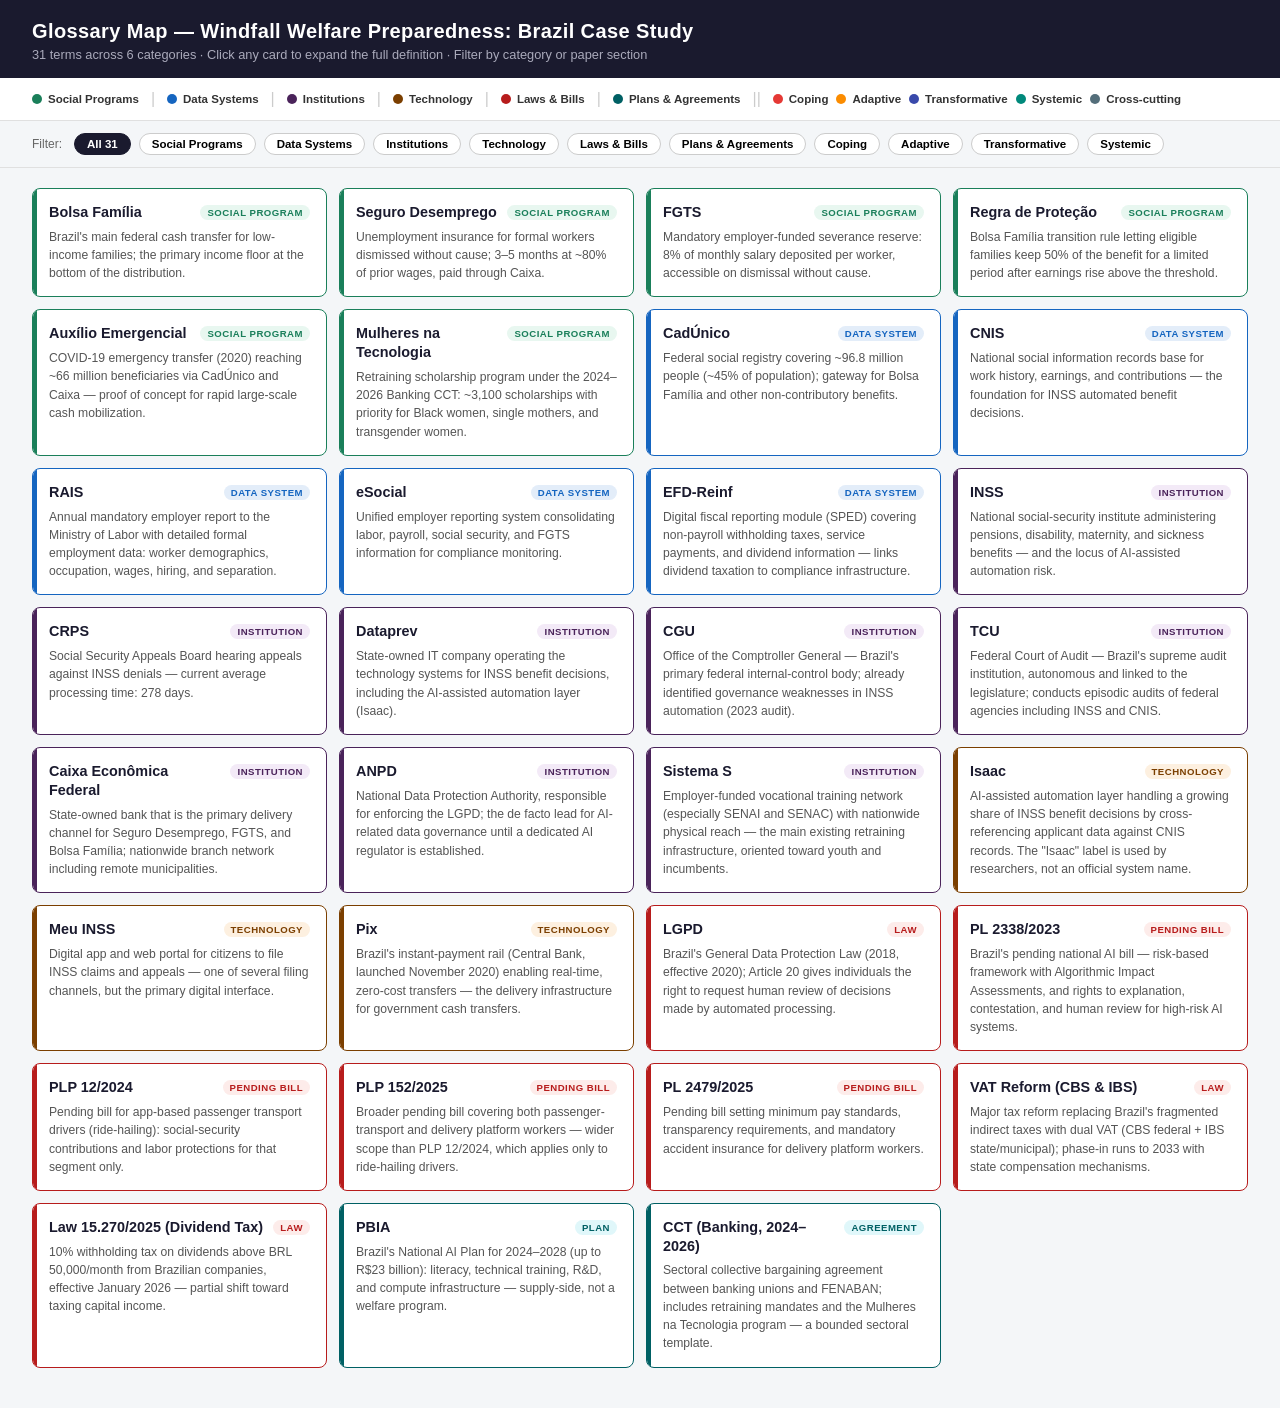
==== commit bd065eeb: "Rename brazil-glossary.html to brazil.html" ====
--- a/brazil.html
+++ b/brazil.html
@@ -3,683 +3,683 @@
 <head>
 <meta charset="UTF-8">
 <meta name="viewport" content="width=device-width, initial-scale=1.0">
-<title>Welfare Preparedness: Brazil — Windfall Trust</title>
-<link rel="preconnect" href="https://fonts.googleapis.com">
-<link href="https://fonts.googleapis.com/css2?family=DM+Sans:ital,opsz,wght@0,9..40,400;0,9..40,500;0,9..40,700;0,9..40,800;0,9..40,900;1,9..40,400&display=swap" rel="stylesheet">
-<link rel="stylesheet" href="case-study.css">
+<title>Glossary Map — Windfall Welfare Preparedness: Brazil</title>
 <style>
-  /* ── Brazil country tokens ── */
   :root {
-    --accent:       #009C3B;
-    --accent-light: rgba(0, 156, 59, 0.08);
-  }
-  /* Sequencing tint uses Brazil green */
-  .sequencing { border-color: rgba(0,156,59,.18); }
+    --col-program:   #1a7f5a;
+    --col-program-bg:#e8f7f0;
+    --col-data:      #1565c0;
+    --col-data-bg:   #e3edf9;
+    --col-inst:      #4a235a;
+    --col-inst-bg:   #f3eaf7;
+    --col-tech:      #7b3f00;
+    --col-tech-bg:   #fdf0e0;
+    --col-law:       #b71c1c;
+    --col-law-bg:    #fdecea;
+    --col-policy:    #006064;
+    --col-policy-bg: #e0f7fa;
+
+    --sec-coping:    #e53935;
+    --sec-adaptive:  #fb8c00;
+    --sec-transform: #3949ab;
+    --sec-systemic:  #00897b;
+    --sec-cross:     #546e7a;
+  }
+
+  * { box-sizing: border-box; margin: 0; padding: 0; }
+
+  body {
+    font-family: "Inter", "Segoe UI", sans-serif;
+    background: #f4f6f8;
+    color: #1a1a2e;
+    min-height: 100vh;
+  }
+
+  header {
+    background: #1a1a2e;
+    color: white;
+    padding: 20px 32px 16px;
+  }
+  header h1 { font-size: 1.25rem; font-weight: 700; letter-spacing: 0.02em; }
+  header p  { font-size: 0.8rem; color: #aab; margin-top: 4px; }
+
+  /* Section legend */
+  .legend {
+    display: flex; flex-wrap: wrap; gap: 8px;
+    padding: 12px 32px;
+    background: #fff;
+    border-bottom: 1px solid #e0e0e0;
+  }
+  .leg-item {
+    display: flex; align-items: center; gap: 6px;
+    font-size: 0.72rem; font-weight: 600;
+    color: #333;
+  }
+  .leg-dot {
+    width: 10px; height: 10px; border-radius: 50%;
+    flex-shrink: 0;
+  }
+  .leg-sep { color: #ccc; margin: 0 4px; }
+
+  /* Filter bar */
+  .filter-bar {
+    display: flex; flex-wrap: wrap; gap: 8px;
+    padding: 12px 32px;
+    background: #f4f6f8;
+    border-bottom: 1px solid #e0e0e0;
+    align-items: center;
+  }
+  .filter-bar span { font-size: 0.75rem; color: #666; margin-right: 4px; }
+  .filter-btn {
+    padding: 4px 12px; border-radius: 20px; border: 1.5px solid #ccc;
+    background: white; cursor: pointer; font-size: 0.72rem; font-weight: 600;
+    transition: all 0.15s;
+  }
+  .filter-btn:hover  { border-color: #555; background: #f0f0f0; }
+  .filter-btn.active { border-color: #1a1a2e; background: #1a1a2e; color: white; }
+
+  /* Main grid */
+  .grid {
+    display: grid;
+    grid-template-columns: repeat(auto-fill, minmax(280px, 1fr));
+    gap: 12px;
+    padding: 20px 32px 40px;
+  }
+
+  .card {
+    background: white;
+    border-radius: 8px;
+    border: 1.5px solid #e0e0e0;
+    padding: 14px 16px;
+    cursor: pointer;
+    transition: box-shadow 0.15s, transform 0.1s;
+    position: relative;
+    overflow: hidden;
+  }
+  .card::before {
+    content: '';
+    position: absolute;
+    left: 0; top: 0; bottom: 0;
+    width: 4px;
+    border-radius: 8px 0 0 8px;
+  }
+  .card:hover { box-shadow: 0 4px 16px rgba(0,0,0,0.12); transform: translateY(-1px); }
+  .card.expanded { box-shadow: 0 6px 24px rgba(0,0,0,0.16); }
+
+  /* Category accent colors */
+  .cat-program  { border-color: var(--col-program);  }
+  .cat-program::before  { background: var(--col-program); }
+  .cat-data     { border-color: var(--col-data);     }
+  .cat-data::before     { background: var(--col-data); }
+  .cat-inst     { border-color: var(--col-inst);     }
+  .cat-inst::before     { background: var(--col-inst); }
+  .cat-tech     { border-color: var(--col-tech);     }
+  .cat-tech::before     { background: var(--col-tech); }
+  .cat-law      { border-color: var(--col-law);      }
+  .cat-law::before      { background: var(--col-law); }
+  .cat-policy   { border-color: var(--col-policy);   }
+  .cat-policy::before   { background: var(--col-policy); }
+
+  .card-header { display: flex; align-items: flex-start; justify-content: space-between; gap: 8px; }
+
+  .term-name {
+    font-size: 0.9rem; font-weight: 700; line-height: 1.3;
+    flex: 1;
+  }
+  .cat-badge {
+    font-size: 0.6rem; font-weight: 700; text-transform: uppercase;
+    letter-spacing: 0.05em; padding: 2px 7px; border-radius: 10px;
+    white-space: nowrap; flex-shrink: 0; margin-top: 2px;
+  }
+  .cat-program .cat-badge  { background: var(--col-program-bg); color: var(--col-program); }
+  .cat-data    .cat-badge  { background: var(--col-data-bg);    color: var(--col-data); }
+  .cat-inst    .cat-badge  { background: var(--col-inst-bg);    color: var(--col-inst); }
+  .cat-tech    .cat-badge  { background: var(--col-tech-bg);    color: var(--col-tech); }
+  .cat-law     .cat-badge  { background: var(--col-law-bg);     color: var(--col-law); }
+  .cat-policy  .cat-badge  { background: var(--col-policy-bg);  color: var(--col-policy); }
+
+  .summary {
+    font-size: 0.76rem; color: #555; margin-top: 6px; line-height: 1.5;
+  }
+
+  .full-def {
+    display: none;
+    font-size: 0.75rem; color: #333; margin-top: 10px;
+    border-top: 1px solid #eee; padding-top: 10px; line-height: 1.6;
+  }
+  .card.expanded .full-def { display: block; }
+
+  .sections {
+    display: flex; flex-wrap: wrap; gap: 4px; margin-top: 10px;
+  }
+  .sec-pill {
+    font-size: 0.6rem; font-weight: 700; padding: 2px 8px;
+    border-radius: 10px; color: white; white-space: nowrap;
+  }
+  .sec-cop { background: var(--sec-coping); }
+  .sec-ada { background: var(--sec-adaptive); }
+  .sec-trn { background: var(--sec-transform); }
+  .sec-sys { background: var(--sec-systemic); }
+  .sec-X   { background: var(--sec-cross); }
+
+  /* Count bar at top right */
+  .count-bar {
+    display: flex; gap: 16px; padding: 10px 32px 0;
+    font-size: 0.72rem; color: #666;
+  }
+  .count-bar strong { color: #1a1a2e; }
+
+  /* Hidden class for filtering */
+  .card.hidden { display: none; }
 </style>
 </head>
 <body>
 
-<div id="progress"></div>
-
-<!-- ── HEADER ──────────────────────────────────────────────────────────── -->
-<header class="site-header">
-  <a href="https://windfalltrust.org" target="_blank" class="brand">Windfall Trust</a>
-  <nav class="country-nav">
-    <a href="brazil.html" class="active">Brazil</a>
-    <a href="kenya.html">Kenya</a>
-  </nav>
-  <a href="#" class="header-dl">Download PDF</a>
+<header>
+  <h1>Glossary Map — Windfall Welfare Preparedness: Brazil Case Study</h1>
+  <p>31 terms across 6 categories · Click any card to expand the full definition · Filter by category or paper section</p>
 </header>
 
-<!-- ── SECTION NAV ─────────────────────────────────────────────────────── -->
-<nav class="sec-nav" id="sec-nav">
-  <a href="#framework">Framework</a>
-  <a href="#coping"         data-dim="cop">01 · Coping</a>
-  <a href="#adaptive"       data-dim="ada">02 · Adaptive</a>
-  <a href="#transformative" data-dim="trn">03 · Transformative</a>
-  <a href="#systemic"       data-dim="sys">04 · Systemic</a>
-  <a href="#diagnosis">Diagnosis</a>
-  <a href="brazil-glossary.html" target="_blank">Glossary ↗</a>
-</nav>
-
-<!-- ── HERO ───────────────────────────────────────────────────────────── -->
-<section class="hero" id="hero">
-  <div class="hero-inner">
-    <div class="series-tag">Welfare Preparedness Series</div>
-    <h1>Welfare Preparedness:<br><em>Brazil</em></h1>
-    <p class="hero-sub">How prepared is Brazil's welfare system for the economic changes associated with the AI transition? This case study applies Windfall Trust's Welfare Resilience Framework across four dimensions of institutional capacity.</p>
-
-    <div class="stats-grid">
-      <div class="stat-cell">
-        <div class="stat-num" data-target="5.2" data-suffix="M">5.2M</div>
-        <div class="stat-lbl">workers at peak AI-exposure risk in clerical roles (FGV IBRE, 2025)</div>
-      </div>
-      <div class="stat-cell">
-        <div class="stat-num" data-target="40" data-suffix="%">40%</div>
-        <div class="stat-lbl">of Brazil's workforce is informal — ineligible for contributory income protection</div>
-      </div>
-      <div class="stat-cell">
-        <div class="stat-num" data-target="278" data-suffix="">278</div>
-        <div class="stat-lbl">days — average INSS appeal wait time through CRPS (2025)</div>
-      </div>
-      <div class="stat-cell">
-        <div class="stat-num" data-target="65" data-suffix="%">65%</div>
-        <div class="stat-lbl">of INSS benefit decisions automated, up from 41% in 2021 (CGU, 2023)</div>
-      </div>
-    </div>
-
-    <div class="ctas">
-      <a href="#" class="btn-pri">Download PDF</a>
-      <a href="brazil-glossary.html" target="_blank" class="btn-sec">Interactive Glossary</a>
-    </div>
-  </div>
-</section>
-
-<!-- ── FRAMEWORK ───────────────────────────────────────────────────────── -->
-<section class="cs-section" id="framework">
-  <div class="inner fade">
-    <div class="sec-label">The Welfare Resilience Framework</div>
-    <h2 class="sec-title">Four dimensions of institutional capacity</h2>
-    <p class="sec-body">The framework links three elements in sequence: economic risks created by technological change, policy instruments intended to address those risks, and the enabling infrastructure required to deliver those policies effectively. Its central premise is that policy ambition must be matched by institutional capacity.</p>
-
-    <div class="fw-layout">
-      <!-- Table of risk categories -->
-      <div class="fw-table">
-        <div class="fw-row cop">
-          <div class="fw-cell fw-cell--name">Disruptive Risk</div>
-          <div class="fw-cell">Short-term shocks such as sudden income loss, unstable hours, or rapid firm-level restructuring. These test a system's coping capacity, meaning its ability to stabilise households quickly and prevent hardship when labour market conditions shift abruptly.</div>
-        </div>
-        <div class="fw-row ada">
-          <div class="fw-cell fw-cell--name">Transitional Risks</div>
-          <div class="fw-cell">Risks that arise over the medium term as tasks, occupations and sectors reconfigure. These require adaptive capacity: institutions capable of supporting worker mobility, re-skilling and reallocation as the structure of employment evolves.</div>
-        </div>
-        <div class="fw-row trn">
-          <div class="fw-cell fw-cell--name">Structural Risks</div>
-          <div class="fw-cell">Risks that emerge gradually through long-run shifts in the relationship between labour, wages and productivity. These test transformative capacity, whether fiscal and welfare institutions are deep enough to manage persistent inequality, regional divergence or changes in how economic value is distributed.</div>
-        </div>
-        <div class="fw-row sys">
-          <div class="fw-cell fw-cell--name">Access &amp; Delivery Risks</div>
-          <div class="fw-cell">Systemic capacity which includes the administrative, legal, fiscal and digital systems that allow policies to function in practice. The framework emphasises that even well-designed policies will fail if these enabling conditions are weak.</div>
-        </div>
-      </div>
-
-      <!-- Margin callouts -->
-      <div class="fw-callouts">
-        <div class="fw-callout fw-callout--top">
-          <span class="arrow">←</span>
-          <p>The framework distinguishes between three time horizons of risk</p>
-        </div>
-        <div class="fw-callout fw-callout--bot">
-          <span class="arrow">←</span>
-          <p>Across all three horizons sits a fourth risk dimension</p>
-        </div>
-      </div>
-    </div>
-
-    <!-- Quick-reference cards -->
-    <div class="fw-cards">
-      <div class="fw-card cop">
-        <div class="fw-num">01</div>
-        <div class="fw-name">Coping</div>
-        <div class="fw-sub">Short-term shocks and income stabilisation. Can the system absorb sudden disruption?</div>
-      </div>
-      <div class="fw-card ada">
-        <div class="fw-num">02</div>
-        <div class="fw-name">Adaptive</div>
-        <div class="fw-sub">Medium-term transition as tasks and occupations reconfigure. Can the system support re-skilling?</div>
-      </div>
-      <div class="fw-card trn">
-        <div class="fw-num">03</div>
-        <div class="fw-name">Transformative</div>
-        <div class="fw-sub">Long-run structural shifts in labour, capital, and welfare financing. Can the system sustain itself?</div>
-      </div>
-      <div class="fw-card sys">
-        <div class="fw-num">04</div>
-        <div class="fw-name">Systemic</div>
-        <div class="fw-sub">Administrative, legal, fiscal, and digital infrastructure underpinning all three horizons.</div>
-      </div>
-    </div>
-  </div>
-</section>
-
-<!-- ══ 01 · COPING ══════════════════════════════════════════════════════ -->
-<section class="dim-sec cop" id="coping">
-  <div class="inner">
-
-    <div class="dim-header fade">
-      <span class="dim-number">01</span>
-      <span class="dim-badge">Coping</span>
-      <span class="dim-title">Disruptive Risks</span>
-    </div>
-
-    <div class="core-risk fade">
-      <div class="risk-lbl">Core Risk — The Missing Middle</div>
-      <div class="risk-title">Brazil protects the poorest households and formal workers in the short run — but not the gap between them</div>
-      <div class="risk-body">Three disruptive risks dominate. First, about 40% of Brazil's workforce is informal and ineligible for contributory protections; 1.7 million platform workers are growing rapidly, with 64.1% contributing nothing to social security (IBGE, 2025). Second, banking is the clearest near-term formal-sector case: 7,473 banking jobs eliminated in the 12 months to Q1 2025, with core banking activities down 9,105 while IT rose only 1,842 (Contraf-CUT, 2025). Third, 35.4% of female workers are in AI-exposed occupations versus 25.2% of male workers (Barbosa Filho et al., 2025). No single programme automatically covers displaced formal workers above the Bolsa Família threshold — the "missing middle" numbers in the millions, with 8.4 million formal workers already registered in CadÚnico but no longer receiving Bolsa Família as a proxy for its scale.</div>
-    </div>
-
-    <div class="fade">
-      <div class="subsec-title">What already exists</div>
-      <div class="exists-grid">
-        <div class="exists-card">
-          <div class="exists-toggle"><span class="exists-name">Bolsa Família + CadÚnico</span><span class="exists-arrow">▾</span></div>
-          <div class="exists-body">Federal cash transfer reaching 20.8 million families (~55 million people, ~26% of population) via the national social registry of 96.8 million. The Regra de Proteção lets enrolled families keep 50% of the benefit for up to 12 months after income rises above the threshold — tightened in mid-2025 to cap the transition period. A strong floor, but not a rules-based response to routine displacement for workers above the threshold who were never enrolled.</div>
-        </div>
-        <div class="exists-card">
-          <div class="exists-toggle"><span class="exists-name">Seguro Desemprego</span><span class="exists-arrow">▾</span></div>
-          <div class="exists-body">3–5 months of unemployment insurance for formal workers dismissed without cause, at roughly 80% of prior wages, delivered via Caixa. Designed for cyclical unemployment, not structural displacement: the window typically closes before AI-driven re-employment is secured, and informal workers are excluded entirely.</div>
-        </div>
-        <div class="exists-card">
-          <div class="exists-toggle"><span class="exists-name">FGTS</span><span class="exists-arrow">▾</span></div>
-          <div class="exists-body">Mandatory employer-funded severance reserve: 8% of monthly salary deposited into an individual Caixa account, accessible on dismissal without cause. Supplements Seguro Desemprego as a forced savings buffer, but — like Seguro Desemprego — was designed for cyclical unemployment and does not address prolonged structural displacement.</div>
-        </div>
-        <div class="exists-card">
-          <div class="exists-toggle"><span class="exists-name">Auxílio Emergencial (2020)</span><span class="exists-arrow">▾</span></div>
-          <div class="exists-body">Emergency COVID transfer reaching ~66 million beneficiaries within weeks via CadÚnico and Caixa. Proof of concept that rapid, large-scale cash mobilisation is technically feasible — but required extraordinary political authorisation. No standing rule replicates this capacity under normal conditions.</div>
-        </div>
-      </div>
-    </div>
-
-    <div class="fade">
-      <div class="subsec-title">Policy priorities</div>
-      <div class="policy-tabs">
-        <button class="tab-btn now active" data-tab="cop-now">✓ Actionable Now</button>
-        <button class="tab-btn blocked" data-tab="cop-blocked">→ Requires Enabling Conditions</button>
-      </div>
-      <div class="tab-panel active" id="cop-now">
-        <ul class="policy-list now">
-          <li>Actively communicate the Regra de Proteção as a limited re-employment bridge for low-income formal workers cycling in and out of Bolsa Família — no new legislation required.</li>
-          <li>Extend the banking-sector CCT retraining model to other high-exposure sectors through union-level negotiations, using existing collective bargaining frameworks. Not directly portable to retail, BPO, and back-office services where union density is much weaker.</li>
-          <li>Operationalize Seguro Desemprego delivery via Caixa branches for populations excluded from digital channels.</li>
-        </ul>
-      </div>
-      <div class="tab-panel" id="cop-blocked">
-        <ul class="policy-list blocked">
-          <li>A standing income bridge for the missing middle requires either legislative expansion of Bolsa Família eligibility or a new automatic top-up instrument with a fiscal rule attached.</li>
-          <li>An RAIS–CadÚnico auto-trigger for early Seguro Desemprego eligibility assessment requires an inter-ministerial data-sharing protocol and budget authorisation.</li>
-          <li>Full platform-worker coverage requires passage of PLP 12/2024 or PLP 152/2025 and credible enforcement against platform reclassification; both remain pending in committee as of April 2026.</li>
-        </ul>
-      </div>
-    </div>
-
-    <div class="fade">
-      <div class="subsec-title">Key terms</div>
-      <div class="chips-wrap">
-        <span class="chip program" data-term="Bolsa Família">Bolsa Família</span>
-        <span class="chip data"    data-term="CadÚnico">CadÚnico</span>
-        <span class="chip program" data-term="Regra de Proteção">Regra de Proteção</span>
-        <span class="chip program" data-term="Seguro Desemprego">Seguro Desemprego</span>
-        <span class="chip program" data-term="FGTS">FGTS</span>
-        <span class="chip program" data-term="Auxílio Emergencial">Auxílio Emergencial</span>
-        <span class="chip policy"  data-term="CCT (Banking)">CCT (Banking)</span>
-        <span class="chip law"     data-term="PLP 12/2024">PLP 12/2024</span>
-        <span class="chip law"     data-term="PLP 152/2025">PLP 152/2025</span>
-        <span class="chip tech"    data-term="Pix">Pix</span>
-      </div>
-    </div>
-
-  </div>
-</section>
-
-<!-- ══ 02 · ADAPTIVE ════════════════════════════════════════════════════ -->
-<section class="dim-sec ada alt" id="adaptive">
-  <div class="inner">
-
-    <div class="dim-header fade">
-      <span class="dim-number">02</span>
-      <span class="dim-badge">Adaptive</span>
-      <span class="dim-title">Transitional Risks</span>
-    </div>
-
-    <div class="core-risk fade">
-      <div class="risk-lbl">Core Risk — No Mid-Career Pathway Outside Banking</div>
-      <div class="risk-title">An assembled, AI-shock-tailored mid-career transition pathway is not yet visible at scale</div>
-      <div class="risk-body">Three transitional risks dominate. Skills requirements in AI-exposed occupations are shifting faster than training institutions were designed to absorb — workers in the top quartile of AI exposure exhibit 135% higher net skill change than those in the bottom quartile (PwC, 2025). Brazil has a baseline data protection safeguard under LGPD Article 20, but no enforceable AI-specific employment rights while PL 2338/2023 remains pending. And workers displaced from clerical and administrative roles have no general pathway into AI-complementary jobs: Seguro Desemprego provides income but not transition support, and Sistema S mainly serves youth and incumbent formal workers. The banking CCT with ~3,100 scholarships (3,000 through PrograMaria + 100 through Laboratória) is the only realised model — its replicability depends on union capacity that is strong in banking and weak elsewhere.</div>
-    </div>
-
-    <div class="fade">
-      <div class="subsec-title">What already exists</div>
-      <div class="exists-grid">
-        <div class="exists-card">
-          <div class="exists-toggle"><span class="exists-name">Sistema S</span><span class="exists-arrow">▾</span></div>
-          <div class="exists-body">Employer-funded vocational training network (SENAI for industry, SENAC for commerce) with nationwide physical reach and experienced faculty. Financed through payroll-linked employer contributions. Its mandate and curriculum serve youth and incumbent formal workers; mid-career transition for AI-displaced workers is not a standing part of its remit.</div>
-        </div>
-        <div class="exists-card">
-          <div class="exists-toggle"><span class="exists-name">PBIA (2024–2028)</span><span class="exists-arrow">▾</span></div>
-          <div class="exists-body">Brazil's national AI plan committing up to R$23 billion across five axes including literacy, technical training, graduate pathways, research, and compute infrastructure. Focused on building AI-capable workers — a supply-side plan. It does not, on its own, specify a delivery mechanism for mid-career retraining of displaced workers.</div>
-        </div>
-        <div class="exists-card">
-          <div class="exists-toggle"><span class="exists-name">Mulheres na Tecnologia</span><span class="exists-arrow">▾</span></div>
-          <div class="exists-body">Retraining scholarships under the 2024–2026 banking CCT: approximately 3,000 introductory programming/data-skills places through PrograMaria, and 100 advanced-training places through Laboratória. Priority for Black women, single mothers, and transgender women. Limited to formal banking workers with union representation — a bounded template, not a scalable architecture.</div>
-        </div>
-        <div class="exists-card">
-          <div class="exists-toggle"><span class="exists-name">ANPD Regulatory Sandbox</span><span class="exists-arrow">▾</span></div>
-          <div class="exists-body">ANPD's experimental mechanism for supervised testing and regulatory learning in AI and data protection. An entry point for piloting transparency and accountability practices in high-data sectors — not a substitute for enforceable worker rights, but useful in the interim while PL 2338/2023 remains pending.</div>
-        </div>
-      </div>
-    </div>
-
-    <div class="fade">
-      <div class="subsec-title">Policy priorities</div>
-      <div class="policy-tabs">
-        <button class="tab-btn now active" data-tab="ada-now">✓ Actionable Now</button>
-        <button class="tab-btn blocked"    data-tab="ada-blocked">→ Requires Enabling Conditions</button>
-      </div>
-      <div class="tab-panel active" id="ada-now">
-        <ul class="policy-list now">
-          <li>Extend the banking CCT retraining model to other high-AI-exposure sectors (retail, administrative services, BPO) through union-level negotiations, using existing collective bargaining frameworks — where sectoral union capacity exists.</li>
-          <li>Activate PBIA resources and Sistema S delivery capacity for AI-complementary curriculum development targeting mid-career displaced workers, not only new entrants.</li>
-          <li>Use ANPD's regulatory sandbox to pilot transparency and accountability practices for AI deployment in high-data-exposure sectors while broader governance legislation remains pending.</li>
-        </ul>
-      </div>
-      <div class="tab-panel" id="ada-blocked">
-        <ul class="policy-list blocked">
-          <li>A proactive worker-targeting system using RAIS and CadÚnico requires an inter-ministerial protocol, a clear legal basis for prospective use of identified records, and dedicated funding for follow-through.</li>
-          <li>Enforceable AI rights in employment — including rights to explanation, contestation, and human review for worker-management systems — require passage and implementation of PL 2338/2023 (pending in the Chamber as of April 2026).</li>
-        </ul>
-      </div>
-    </div>
-
-    <div class="fade">
-      <div class="subsec-title">Key terms</div>
-      <div class="chips-wrap">
-        <span class="chip inst"   data-term="Sistema S">Sistema S</span>
-        <span class="chip policy" data-term="PBIA">PBIA</span>
-        <span class="chip policy" data-term="CCT (Banking)">CCT (Banking)</span>
-        <span class="chip program" data-term="Mulheres na Tecnologia">Mulheres na Tecnologia</span>
-        <span class="chip inst"   data-term="ANPD">ANPD</span>
-        <span class="chip data"   data-term="RAIS">RAIS</span>
-        <span class="chip law"    data-term="PL 2338/2023">PL 2338/2023</span>
-      </div>
-    </div>
-
-  </div>
-</section>
-
-<!-- ══ 03 · TRANSFORMATIVE ══════════════════════════════════════════════ -->
-<section class="dim-sec trn" id="transformative">
-  <div class="inner">
-
-    <div class="dim-header fade">
-      <span class="dim-number">03</span>
-      <span class="dim-badge">Transformative</span>
-      <span class="dim-title">Structural Risks</span>
-    </div>
-
-    <div class="core-risk fade">
-      <div class="risk-lbl">Core Risk — Payroll-Financed Welfare in a Capital-Intensive AI Economy</div>
-      <div class="risk-title">Brazil's welfare system is financed through formal employment — as AI shifts gains toward capital, the revenue base erodes</div>
-      <div class="risk-body">Two structural risks dominate. First, Brazil still finances much of its welfare system through payroll-linked formal employment even as the economy moves toward greater capital intensity and AI-enabled productivity gains accrue disproportionately to capital owners. Two recent measures — the VAT reform (test period 2026; CBS effective 2027; full IBS transition by 2033 at a consolidated ~28% rate) and a 10% dividend withholding tax on distributions above BRL 50,000/month (Law 15.270/2025, effective January 2026) — represent partial steps toward broadening the revenue base. Neither creates a dedicated welfare-financing channel. Second, AI investment is clustering in the Southeast, particularly São Paulo (31.1% of national GDP vs. 0.2% for Acre), building on already highly uneven development — with data-center expansion occurring without welfare-oriented value-capture mechanisms.</div>
-    </div>
-
-    <div class="fade">
-      <div class="subsec-title">What already exists</div>
-      <div class="exists-grid">
-        <div class="exists-card">
-          <div class="exists-toggle"><span class="exists-name">VAT Reform (CBS &amp; IBS)</span><span class="exists-arrow">▾</span></div>
-          <div class="exists-body">Major restructuring of indirect taxation: CBS (federal) and IBS (state/municipal) replace a fragmented system. EC 132/2023 initiated the redesign; LC 214/2025 established the new taxes. Test period runs in 2026; CBS becomes effective 2027; full IBS transition by 2033 with a consolidated rate of ~28%. Broadens the non-payroll tax base but the long phase-in and state-compensation mechanisms limit the near-term fiscal dividend.</div>
-        </div>
-        <div class="exists-card">
-          <div class="exists-toggle"><span class="exists-name">Law 15.270/2025 (Dividend Tax)</span><span class="exists-arrow">▾</span></div>
-          <div class="exists-body">10% withholding tax on dividends above BRL 50,000/month paid by the same company to the same individual, effective January 2026. Applies to both residents and non-residents. Does not cover retained earnings reinvested in companies. A partial step toward taxing capital income — scope and rate are modest relative to the structural challenge.</div>
-        </div>
-        <div class="exists-card">
-          <div class="exists-toggle"><span class="exists-name">eSocial + EFD-Reinf</span><span class="exists-arrow">▾</span></div>
-          <div class="exists-body">Unified employer reporting systems consolidating labour, payroll, social security, FGTS, and non-payroll fiscal information. In this paper they matter as monitoring infrastructure: the administrative data exists to track AI-linked shifts in jobs, taxable activity, and household vulnerability by territory — but no recurring publication yet uses them for this purpose.</div>
-        </div>
-      </div>
-    </div>
-
-    <div class="fade">
-      <div class="subsec-title">Policy priorities</div>
-      <div class="policy-tabs">
-        <button class="tab-btn now active" data-tab="trn-now">✓ Actionable Now</button>
-        <button class="tab-btn blocked"    data-tab="trn-blocked">→ Requires Enabling Conditions</button>
-      </div>
-      <div class="tab-panel active" id="trn-now">
-        <ul class="policy-list now">
-          <li>Use eSocial, EFD-Reinf, and CadÚnico monitoring tools to publish a recurring territorial assessment of AI-linked shifts in jobs, taxable activity, and household vulnerability — making structural risk visible before it becomes acute.</li>
-        </ul>
-      </div>
-      <div class="tab-panel" id="trn-blocked">
-        <ul class="policy-list blocked">
-          <li>Earmarking dividend-tax or VAT revenues to a dedicated welfare fund requires an additional political commitment — the current measures do not create this channel automatically.</li>
-          <li>Brazil's emerging data-centre framework imposes industrial and sustainability conditionalities but does not yet create welfare-oriented value-capture mechanisms (local training, household support, redistribution) tied to AI infrastructure expansion.</li>
-          <li>An alternative welfare-financing architecture capable of replacing formal-labour contributions at scale does not yet exist and requires sustained political commitment to design and legislate.</li>
-        </ul>
-      </div>
-    </div>
-
-    <div class="fade">
-      <div class="subsec-title">Key terms</div>
-      <div class="chips-wrap">
-        <span class="chip law"  data-term="VAT Reform (CBS &amp; IBS)">VAT Reform (CBS &amp; IBS)</span>
-        <span class="chip law"  data-term="Law 15.270/2025">Law 15.270/2025</span>
-        <span class="chip data" data-term="eSocial">eSocial</span>
-        <span class="chip data" data-term="EFD-Reinf">EFD-Reinf</span>
-        <span class="chip data" data-term="RAIS">RAIS</span>
-        <span class="chip data" data-term="CadÚnico">CadÚnico</span>
-      </div>
-    </div>
-
-  </div>
-</section>
-
-<!-- ══ 04 · SYSTEMIC ════════════════════════════════════════════════════ -->
-<section class="dim-sec sys alt" id="systemic">
-  <div class="inner">
-
-    <div class="dim-header fade">
-      <span class="dim-number">04</span>
-      <span class="dim-badge">Systemic</span>
-      <span class="dim-title">Access &amp; Delivery Risks</span>
-    </div>
-
-    <div class="core-risk fade">
-      <div class="risk-lbl">Core Risk — INSS Automation Without Governance</div>
-      <div class="risk-title">Automated benefit analysis has expanded faster than oversight and correction mechanisms have kept pace</div>
-      <div class="risk-body">Two access-and-delivery risks dominate. First, INSS automated the denial share of decisions from 41% (2021) to 65% (2022), while a 2023 CGU audit identified planning, governance, monitoring, and transparency weaknesses — without triggering standing reform. The CNIS records underlying these decisions contain 24.3 million entries with incomplete, invalid, or inconsistent data (Nicolas and Sampaio, 2024), making the foundation of automated decisions unreliable. Second, when automated denials are hard to understand and appeals are slow, formal rights stop functioning in practice: the CRPS averages 278 days to process an appeal (2025), and Meu INSS — the primary digital filing channel — creates access barriers for rural, elderly, and digitally constrained claimants who cannot navigate it independently.</div>
-    </div>
-
-    <div class="fade">
-      <div class="subsec-title">What already exists</div>
-      <div class="exists-grid">
-        <div class="exists-card">
-          <div class="exists-toggle"><span class="exists-name">INSS + Isaac + Dataprev</span><span class="exists-arrow">▾</span></div>
-          <div class="exists-body">INSS administers pensions, disability, maternity, and sickness benefits. Isaac is the AI-assisted automation layer cross-referencing applicant data against CNIS; Dataprev is the state-owned IT company that operates it. Dataprev faces a structural conflict of interest: the same entity handles both operational delivery and the technical infrastructure for scrutiny.</div>
-        </div>
-        <div class="exists-card">
-          <div class="exists-toggle"><span class="exists-name">CRPS (Appeals Board)</span><span class="exists-arrow">▾</span></div>
-          <div class="exists-body">The Social Security Appeals Board hears appeals against INSS denials. Multiple filing channels exist (Central 135, CRPS website, Meu INSS, in-person) — but average processing time is 278 days (2025), and navigation burden is high. Formal appeal rights do not translate into timely redress without binding time targets and published performance data.</div>
-        </div>
-        <div class="exists-card">
-          <div class="exists-toggle"><span class="exists-name">CGU + TCU</span><span class="exists-arrow">▾</span></div>
-          <div class="exists-body">The Comptroller General (CGU) conducts internal audits — its 2023 review identified governance and transparency weaknesses in INSS automation. The Federal Court of Audit (TCU) provides external/legislative oversight and has reviewed CNIS data quality. Both operate episodically; no standing routine audit of INSS automated decisions currently exists.</div>
-        </div>
-        <div class="exists-card">
-          <div class="exists-toggle"><span class="exists-name">Caixa + LGPD Art. 20</span><span class="exists-arrow">▾</span></div>
-          <div class="exists-body">Caixa has 4,200+ branches and service posts, 9,000+ CAIXA Aqui correspondents, and 13,000+ lottery outlets — already an informal fallback for claimants excluded from digital channels. It is not currently listed as an official CRPS intake point. LGPD Article 20 provides a legal right to request human review of purely automated decisions, but this is case-by-case, not a system-level accountability architecture.</div>
-        </div>
-      </div>
-    </div>
-
-    <div class="fade">
-      <div class="subsec-title">Policy priorities</div>
-      <div class="policy-tabs">
-        <button class="tab-btn now active" data-tab="sys-now">✓ Actionable Now</button>
-        <button class="tab-btn blocked"    data-tab="sys-blocked">→ Requires Enabling Conditions</button>
-      </div>
-      <div class="tab-panel active" id="sys-now">
-        <ul class="policy-list now">
-          <li>Place automated INSS decision-making under routine CGU audit with mandatory demographic disaggregation of denial rates — published quarterly.</li>
-          <li>Designate agricultural and non-standard claims (segurado especial, self-declared work periods, hazardous-condition classification, irregular contribution histories) as default human-review categories.</li>
-          <li>Set a binding maximum CRPS appeal processing time with published quarterly performance data on caseload, backlog, and staffing ratios.</li>
-          <li>Formalize Caixa branches as official INSS appeal intake and biometric verification points, with a service-level agreement and dedicated resourcing — formalising a role Caixa already plays informally.</li>
-        </ul>
-      </div>
-      <div class="tab-panel" id="sys-blocked">
-        <ul class="policy-list blocked">
-          <li>Enforceable rights to human review and written explanation for automated welfare denials require PL 2338/2023 to pass — LGPD Article 20 provides only a case-by-case legal baseline, not a system-level accountability architecture.</li>
-          <li>Resolving the Dataprev conflict of interest — where the operational delivery entity also provides the technical infrastructure for scrutiny — requires either a legislative mandate for audit independence or an executive restructuring decision.</li>
-        </ul>
-      </div>
-    </div>
-
-    <div class="fade">
-      <div class="subsec-title">Key terms</div>
-      <div class="chips-wrap">
-        <span class="chip inst"    data-term="INSS">INSS</span>
-        <span class="chip tech"    data-term="Isaac">Isaac</span>
-        <span class="chip inst"    data-term="Dataprev">Dataprev</span>
-        <span class="chip data"    data-term="CNIS">CNIS</span>
-        <span class="chip tech"    data-term="Meu INSS">Meu INSS</span>
-        <span class="chip inst"    data-term="CRPS">CRPS</span>
-        <span class="chip inst"    data-term="CGU">CGU</span>
-        <span class="chip inst"    data-term="TCU">TCU</span>
-        <span class="chip inst"    data-term="Caixa Econômica Federal">Caixa Econômica Federal</span>
-        <span class="chip law"     data-term="LGPD">LGPD</span>
-        <span class="chip inst"    data-term="ANPD">ANPD</span>
-        <span class="chip law"     data-term="PL 2338/2023">PL 2338/2023</span>
-      </div>
-    </div>
-
-  </div>
-</section>
-
-<!-- ── DIAGNOSIS ────────────────────────────────────────────────────────── -->
-<section class="cs-section alt" id="diagnosis">
-  <div class="inner">
-    <div class="sec-label fade">Diagnosis &amp; Conclusion</div>
-    <h2 class="sec-title fade">Overall welfare risk profile</h2>
-
-    <div class="diag-grid fade">
-      <div class="diag-card">
-        <div class="diag-lbl">Most pressing risk</div>
-        <div class="diag-name"><span class="hl-ada">Adaptive</span> — transitional displacement</div>
-        <div class="diag-body">Banking is one realised sectoral pressure; broader vulnerability extends across routine clerical, administrative, and office-intensive work, especially for women in high-AI-exposure occupations. The income support system still leaves a large middle group without adequate protection once existing instruments run out. Access-and-delivery risks compound this picture: INSS over-automation is already creating documented harm.</div>
-      </div>
-      <div class="diag-card">
-        <div class="diag-lbl">Strongest capacity dimension</div>
-        <div class="diag-name"><span class="hl-cop">Coping</span> — delivery infrastructure</div>
-        <div class="diag-body">Pix, CadÚnico, and Bolsa Família together provide a delivery and targeting infrastructure that few comparable economies have. Auxílio Emergencial showed this system can move cash at population scale when political authorisation exists. The challenge is converting this crisis-response capacity into a standing, rules-based automatic stabiliser.</div>
-      </div>
-      <div class="diag-card">
-        <div class="diag-lbl">Most fragile capacity dimension</div>
-        <div class="diag-name"><span class="hl-ada">Adaptive</span> — no assembled transition system</div>
-        <div class="diag-body">The banking sector collective agreement is exceptional. Seguro Desemprego provides income but not transition support. Sistema S mainly serves youth and incumbent workers. Workers in AI-managed employment still lack enforceable procedural rights while PL 2338/2023 remains pending. There is no rules-based connection linking income support, training finance, and placement for AI-displaced workers.</div>
-      </div>
-      <div class="diag-card">
-        <div class="diag-lbl">Key data gap</div>
-        <div class="diag-name">The missing middle is not monitored</div>
-        <div class="diag-body">No routine monitoring captures displaced workers above the Bolsa Família threshold. Converging proxies — 5.2 million workers at peak AI-exposure risk, 8.4 million formal workers in CadÚnico without active Bolsa Família, and a sharp employment-tenure gradient near the threshold — suggest millions are affected, but a precise count does not exist.</div>
-      </div>
-    </div>
-
-    <div class="constraints fade">
-      <div class="constraint-hdr">Four binding constraints across all risk dimensions</div>
-      <div class="citem">
-        <div class="cnum">01</div>
-        <div class="ctext">Automated INSS decisions still lack routine demographic monitoring and publishable denial disaggregation, despite CGU (2023) identifying governance and transparency weaknesses. The 278-day appeal wait means formal redress rights do not function in practice for most claimants.</div>
-      </div>
-      <div class="citem">
-        <div class="cnum">02</div>
-        <div class="ctext">No institutional mechanism connects RAIS, CadÚnico, and Sistema S into a proactive retraining pathway for displaced workers — even though the technical foundations exist. An inter-ministerial protocol, legal basis, and funding commitment are all required.</div>
-      </div>
-      <div class="citem">
-        <div class="cnum">03</div>
-        <div class="ctext">The political commitment to earmark broader tax-base gains (from VAT reform or dividend tax) toward welfare financing has not been established. Welfare financed through payroll in an increasingly capital-intensive economy faces a structural revenue problem that is not self-resolving.</div>
-      </div>
-      <div class="citem">
-        <div class="cnum">04</div>
-        <div class="ctext">Workers in AI-managed employment still lack enforceable procedural rights — rights to explanation, contestation, and human review in employment and social-security contexts. These depend on passage and implementation of PL 2338/2023 or an equivalent framework.</div>
-      </div>
-    </div>
-
-    <div class="sequencing fade">
-      <div class="seq-lbl">Strategic Sequencing</div>
-      <div class="seq-phases">
-        <div class="seq-phase">
-          <div class="seq-tag near">Near-term</div>
-          <div class="seq-text">Governance strengthening: routine CGU audit of INSS automation with demographic disaggregation, binding CRPS processing-time targets with published quarterly data, default human-review categories for non-standard claims, and Caixa formalised as official intake channel. Addresses a large share of current acute harms within existing institutional authority.</div>
-        </div>
-        <div class="seq-phase">
-          <div class="seq-tag mid">Medium-term</div>
-          <div class="seq-text">Build connective tissue for worker transition: inter-ministerial RAIS–CadÚnico data-sharing protocol, a broader Sistema S mandate for mid-career retraining, and extension of the banking CCT model to other sectors where union capacity permits. Requires new inter-ministerial coordination and legal clarification.</div>
-        </div>
-        <div class="seq-phase">
-          <div class="seq-tag long">Longer-term</div>
-          <div class="seq-text">Resolve payroll dependency by directing part of the broader revenue base opened by VAT reform and dividend taxation toward welfare financing. Not achievable by administrative decision alone — requires sustained political commitment and legislative action.</div>
-        </div>
-      </div>
-    </div>
-  </div>
-</section>
-
-<!-- ── FOOTER ──────────────────────────────────────────────────────────── -->
-<footer>
-  <div class="footer-inner">
-    <a href="https://windfalltrust.org" target="_blank" class="footer-brand">Windfall Trust</a>
-    <div class="footer-links">
-      <a href="index.html">All Case Studies</a>
-      <a href="brazil-glossary.html" target="_blank">Brazil Glossary ↗</a>
-      <a href="kenya.html">Kenya</a>
-      <a href="#">Download PDF</a>
-    </div>
-  </div>
-  <p class="footer-cite">Windfall Trust. <em>Welfare Preparedness: Brazil Case Study.</em> 2026. Part of the Welfare Preparedness Series applying Windfall Trust's Welfare Resilience Framework to assess national social protection systems ahead of the AI transition.</p>
-</footer>
-
-<!-- ── TOOLTIP DOM ─────────────────────────────────────────────────────── -->
-<div class="tooltip" id="tooltip"><strong id="tt-name"></strong><span id="tt-body"></span></div>
+<div class="legend">
+  <div class="leg-item"><div class="leg-dot" style="background:var(--col-program)"></div>Social Programs</div>
+  <div class="leg-sep">|</div>
+  <div class="leg-item"><div class="leg-dot" style="background:var(--col-data)"></div>Data Systems</div>
+  <div class="leg-sep">|</div>
+  <div class="leg-item"><div class="leg-dot" style="background:var(--col-inst)"></div>Institutions</div>
+  <div class="leg-sep">|</div>
+  <div class="leg-item"><div class="leg-dot" style="background:var(--col-tech)"></div>Technology</div>
+  <div class="leg-sep">|</div>
+  <div class="leg-item"><div class="leg-dot" style="background:var(--col-law)"></div>Laws &amp; Bills</div>
+  <div class="leg-sep">|</div>
+  <div class="leg-item"><div class="leg-dot" style="background:var(--col-policy)"></div>Plans &amp; Agreements</div>
+  <div class="leg-sep">||</div>
+  <div class="leg-item"><div class="leg-dot" style="background:var(--sec-coping)"></div>Coping</div>
+  <div class="leg-item"><div class="leg-dot" style="background:var(--sec-adaptive)"></div>Adaptive</div>
+  <div class="leg-item"><div class="leg-dot" style="background:var(--sec-transform)"></div>Transformative</div>
+  <div class="leg-item"><div class="leg-dot" style="background:var(--sec-systemic)"></div>Systemic</div>
+  <div class="leg-item"><div class="leg-dot" style="background:var(--sec-cross)"></div>Cross-cutting</div>
+</div>
+
+<div class="filter-bar">
+  <span>Filter:</span>
+  <button class="filter-btn active" data-filter="all">All 31</button>
+  <button class="filter-btn" data-filter="cat-program">Social Programs</button>
+  <button class="filter-btn" data-filter="cat-data">Data Systems</button>
+  <button class="filter-btn" data-filter="cat-inst">Institutions</button>
+  <button class="filter-btn" data-filter="cat-tech">Technology</button>
+  <button class="filter-btn" data-filter="cat-law">Laws &amp; Bills</button>
+  <button class="filter-btn" data-filter="cat-policy">Plans &amp; Agreements</button>
+  <button class="filter-btn" data-filter="sec-cop">Coping</button>
+  <button class="filter-btn" data-filter="sec-ada">Adaptive</button>
+  <button class="filter-btn" data-filter="sec-trn">Transformative</button>
+  <button class="filter-btn" data-filter="sec-sys">Systemic</button>
+</div>
+
+<div class="grid" id="grid">
+
+  <!-- ── SOCIAL PROGRAMS ── -->
+
+  <div class="card cat-program" data-cats="cat-program" data-secs="sec-cop sec-X">
+    <div class="card-header">
+      <div class="term-name">Bolsa Família</div>
+      <div class="cat-badge">Social Program</div>
+    </div>
+    <div class="summary">Brazil's main federal cash transfer for low-income families; the primary income floor at the bottom of the distribution.</div>
+    <div class="full-def">Brazil's main federal cash transfer program for low-income families, administered by the Ministry of Social Development. Eligibility runs through CadÚnico and is means-tested, with active monitoring of school attendance and health requirements. In this paper it is the primary income floor for households at the bottom of the distribution — and a boundary condition for the "missing middle" problem, since displaced formal workers above its threshold fall outside its reach.
+      <div class="sections">
+        <span class="sec-pill sec-cop">Coping</span>
+        <span class="sec-pill sec-X">Cross-cutting</span>
+      </div>
+    </div>
+  </div>
+
+  <div class="card cat-program" data-cats="cat-program" data-secs="sec-cop sec-X">
+    <div class="card-header">
+      <div class="term-name">Seguro Desemprego</div>
+      <div class="cat-badge">Social Program</div>
+    </div>
+    <div class="summary">Unemployment insurance for formal workers dismissed without cause; 3–5 months at ~80% of prior wages, paid through Caixa.</div>
+    <div class="full-def">Unemployment insurance for formal workers dismissed without cause, paid through Caixa for three to five months at roughly 80% of prior wages (subject to floors and ceilings). In this paper it is the main short-term income buffer for formal workers after dismissal, but it does not cover informal workers and was designed for cyclical unemployment, not prolonged occupational displacement. For the missing middle, the insurance window often runs out before re-employment is secured.
+      <div class="sections">
+        <span class="sec-pill sec-cop">Coping</span>
+        <span class="sec-pill sec-X">Cross-cutting</span>
+      </div>
+    </div>
+  </div>
+
+  <div class="card cat-program" data-cats="cat-program" data-secs="sec-cop">
+    <div class="card-header">
+      <div class="term-name">FGTS</div>
+      <div class="cat-badge">Social Program</div>
+    </div>
+    <div class="summary">Mandatory employer-funded severance reserve: 8% of monthly salary deposited per worker, accessible on dismissal without cause.</div>
+    <div class="full-def">Fundo de Garantia do Tempo de Serviço. A mandatory employer-funded severance reserve for formal employees: employers deposit 8% of monthly salary into an individual account at Caixa, accessible on dismissal without cause, and also drawable for home purchase, serious illness, or retirement. In this paper it functions as a forced savings buffer that supplements Seguro Desemprego, but both instruments were designed for cyclical unemployment and may not provide adequate protection during structural displacement from AI.
+      <div class="sections">
+        <span class="sec-pill sec-cop">Coping</span>
+      </div>
+    </div>
+  </div>
+
+  <div class="card cat-program" data-cats="cat-program" data-secs="sec-cop">
+    <div class="card-header">
+      <div class="term-name">Regra de Proteção</div>
+      <div class="cat-badge">Social Program</div>
+    </div>
+    <div class="summary">Bolsa Família transition rule letting eligible families keep 50% of the benefit for a limited period after earnings rise above the threshold.</div>
+    <div class="full-def">A Bolsa Família transition rule that lets eligible families temporarily keep part of the benefit (50%) for a limited period after earnings rise above the ordinary entry threshold. In this paper it is the closest existing bridge between income support and re-entry into formal work. Critically, it applies only to families already inside the program — it does not help displaced formal workers above the threshold who were never enrolled.
+      <div class="sections">
+        <span class="sec-pill sec-cop">Coping</span>
+      </div>
+    </div>
+  </div>
+
+  <div class="card cat-program" data-cats="cat-program" data-secs="sec-cop">
+    <div class="card-header">
+      <div class="term-name">Auxílio Emergencial</div>
+      <div class="cat-badge">Social Program</div>
+    </div>
+    <div class="summary">COVID-19 emergency transfer (2020) reaching ~66 million beneficiaries via CadÚnico and Caixa — proof of concept for rapid large-scale cash mobilization.</div>
+    <div class="full-def">The emergency cash transfer program deployed during the COVID-19 pandemic in 2020, which reached approximately 66 million beneficiaries — most of them informal and low-income workers — within weeks via CadÚnico and Caixa. In this paper it matters as proof of concept for rapid cash mobilization at population scale, though it required extraordinary political authorization; no standing rule creates the same disbursement capacity.
+      <div class="sections">
+        <span class="sec-pill sec-cop">Coping</span>
+      </div>
+    </div>
+  </div>
+
+  <div class="card cat-program" data-cats="cat-program" data-secs="sec-ada">
+    <div class="card-header">
+      <div class="term-name">Mulheres na Tecnologia</div>
+      <div class="cat-badge">Social Program</div>
+    </div>
+    <div class="summary">Retraining scholarship program under the 2024–2026 Banking CCT: ~3,100 scholarships with priority for Black women, single mothers, and transgender women.</div>
+    <div class="full-def">A retraining scholarship program negotiated under the 2024–2026 banking CCT and funded by FENABAN-affiliated banks. It offers approximately 3,000 scholarships through PrograMaria and 100 through Laboratória (approximately 3,100 in total), with explicit priority for Black women, single mothers, and transgender women. In this paper it is a bounded sectoral example of adaptive provision for workers in high-AI-exposure occupations, but it is limited to formal banking workers with union representation.
+      <div class="sections">
+        <span class="sec-pill sec-ada">Adaptive</span>
+      </div>
+    </div>
+  </div>
+
+  <!-- ── DATA SYSTEMS ── -->
+
+  <div class="card cat-data" data-cats="cat-data" data-secs="sec-cop sec-X">
+    <div class="card-header">
+      <div class="term-name">CadÚnico</div>
+      <div class="cat-badge">Data System</div>
+    </div>
+    <div class="summary">Federal social registry covering ~96.8 million people (~45% of population); gateway for Bolsa Família and other non-contributory benefits.</div>
+    <div class="full-def">Cadastro Único para Programas Sociais. Brazil's federal social registry for low-income families, covering about 96.8 million people (roughly 45% of the population) and administered by the Ministry of Social Development. It collects socioeconomic data and serves as the gateway for determining eligibility for Bolsa Família and other non-contributory benefits. Registration does not by itself grant benefits. In this paper it is both the targeting base for AI-displacement responses and part of the data infrastructure needed for proactive worker identification.
+      <div class="sections">
+        <span class="sec-pill sec-cop">Coping</span>
+        <span class="sec-pill sec-X">Cross-cutting</span>
+      </div>
+    </div>
+  </div>
+
+  <div class="card cat-data" data-cats="cat-data" data-secs="sec-sys sec-X">
+    <div class="card-header">
+      <div class="term-name">CNIS</div>
+      <div class="cat-badge">Data System</div>
+    </div>
+    <div class="summary">National social information records base for work history, earnings, and contributions — the foundation for INSS automated benefit decisions.</div>
+    <div class="full-def">Cadastro Nacional de Informações Sociais. The national administrative records base for work, earnings, and contribution histories, maintained by the INSS and fed by eSocial and other administrative sources. In this paper it matters because INSS benefit analysis depends heavily on these records — and data quality problems identified in a 2021 TCU review mean that an unreliable foundation is driving consequential automated decisions.
+      <div class="sections">
+        <span class="sec-pill sec-sys">Systemic</span>
+        <span class="sec-pill sec-X">Cross-cutting</span>
+      </div>
+    </div>
+  </div>
+
+  <div class="card cat-data" data-cats="cat-data" data-secs="sec-trn sec-X">
+    <div class="card-header">
+      <div class="term-name">RAIS</div>
+      <div class="cat-badge">Data System</div>
+    </div>
+    <div class="summary">Annual mandatory employer report to the Ministry of Labor with detailed formal employment data: worker demographics, occupation, wages, hiring, and separation.</div>
+    <div class="full-def">Relação Anual de Informações Sociais. An annual mandatory employer report submitted to the Ministry of Labor, with detailed data on formal employment: worker demographics, occupation, wages, hiring, and separation. Brazil's most granular source of formal labor market data. In this paper it is a key ingredient for a proactive worker-targeting system — identifying workers in high-AI-exposure occupations before displacement — but linking it to CadÚnico for this purpose requires legal authorization under the LGPD and an inter-ministerial data-sharing protocol.
+      <div class="sections">
+        <span class="sec-pill sec-trn">Transformative</span>
+        <span class="sec-pill sec-X">Cross-cutting</span>
+      </div>
+    </div>
+  </div>
+
+  <div class="card cat-data" data-cats="cat-data" data-secs="sec-trn">
+    <div class="card-header">
+      <div class="term-name">eSocial</div>
+      <div class="cat-badge">Data System</div>
+    </div>
+    <div class="summary">Unified employer reporting system consolidating labor, payroll, social security, and FGTS information for compliance monitoring.</div>
+    <div class="full-def">A unified employer reporting system that consolidates labor, payroll, social security, FGTS, and related fiscal information into a single digital platform. In this paper it matters as part of the administrative base for monitoring payroll-linked activity and welfare financing — and as a data source that feeds into CNIS and hence into INSS automated decisions.
+      <div class="sections">
+        <span class="sec-pill sec-trn">Transformative</span>
+      </div>
+    </div>
+  </div>
+
+  <div class="card cat-data" data-cats="cat-data" data-secs="sec-trn">
+    <div class="card-header">
+      <div class="term-name">EFD-Reinf</div>
+      <div class="cat-badge">Data System</div>
+    </div>
+    <div class="summary">Digital fiscal reporting module (SPED) covering non-payroll withholding taxes, service payments, and dividend information — links dividend taxation to compliance infrastructure.</div>
+    <div class="full-def">Escrituração Fiscal Digital de Retenções e Outras Informações Fiscais. A module of Brazil's SPED platform that complements eSocial by reporting non-payroll tax information, including withholding taxes, service payments, and other fiscal events. In this paper it matters as the administrative reporting channel through which the new dividend withholding tax (Law 15.270/2025) will be collected and verified — connecting the structural tax reform to existing compliance infrastructure.
+      <div class="sections">
+        <span class="sec-pill sec-trn">Transformative</span>
+      </div>
+    </div>
+  </div>
+
+  <!-- ── INSTITUTIONS ── -->
+
+  <div class="card cat-inst" data-cats="cat-inst" data-secs="sec-cop sec-sys">
+    <div class="card-header">
+      <div class="term-name">INSS</div>
+      <div class="cat-badge">Institution</div>
+    </div>
+    <div class="summary">National social-security institute administering pensions, disability, maternity, and sickness benefits — and the locus of AI-assisted automation risk.</div>
+    <div class="full-def">Instituto Nacional do Seguro Social. Brazil's national social-security institute, responsible for administering contributory benefits including pensions, disability benefits, maternity pay, and sickness allowances. In this paper it is the central institution for both disruptive risk (AI-assisted automation of benefit decisions via Isaac/Dataprev) and access-and-delivery risk (rising denial rates, long appeal queues, and over-reliance on Meu INSS as the primary interface).
+      <div class="sections">
+        <span class="sec-pill sec-cop">Coping</span>
+        <span class="sec-pill sec-sys">Systemic</span>
+      </div>
+    </div>
+  </div>
+
+  <div class="card cat-inst" data-cats="cat-inst" data-secs="sec-sys">
+    <div class="card-header">
+      <div class="term-name">CRPS</div>
+      <div class="cat-badge">Institution</div>
+    </div>
+    <div class="summary">Social Security Appeals Board hearing appeals against INSS denials — current average processing time: 278 days.</div>
+    <div class="full-def">Conselho de Recursos da Previdência Social. The Social Security Appeals Board, the administrative body that hears appeals against INSS benefit denials. In this paper it is the main formal redress channel — and the main bottleneck: the average appeal processing time reached 278 days in 2025, meaning formal appeal rights are not translating into timely redress. Multiple filing channels exist (Central 135, CRPS website, Meu INSS, INSS Digital, in-person), but navigation burden is high, especially for rural and elderly claimants.
+      <div class="sections">
+        <span class="sec-pill sec-sys">Systemic</span>
+      </div>
+    </div>
+  </div>
+
+  <div class="card cat-inst" data-cats="cat-inst" data-secs="sec-sys">
+    <div class="card-header">
+      <div class="term-name">Dataprev</div>
+      <div class="cat-badge">Institution</div>
+    </div>
+    <div class="summary">State-owned IT company operating the technology systems for INSS benefit decisions, including the AI-assisted automation layer (Isaac).</div>
+    <div class="full-def">The state-owned IT company that develops and operates the technology systems for INSS benefit decisions, including the AI-assisted automation layer. In this paper it matters as the institutional locus of the technical architecture underlying automated benefit analysis — and therefore a key actor for any transparency or audit reform of INSS automation.
+      <div class="sections">
+        <span class="sec-pill sec-sys">Systemic</span>
+      </div>
+    </div>
+  </div>
+
+  <div class="card cat-inst" data-cats="cat-inst" data-secs="sec-sys">
+    <div class="card-header">
+      <div class="term-name">CGU</div>
+      <div class="cat-badge">Institution</div>
+    </div>
+    <div class="summary">Office of the Comptroller General — Brazil's primary federal internal-control body; already identified governance weaknesses in INSS automation (2023 audit).</div>
+    <div class="full-def">Controladoria-Geral da União. The Office of the Comptroller General, Brazil's primary internal-control body within the federal executive, which conducts audits, investigations, and oversight of federal agencies. In this paper it matters because a 2023 CGU audit identified planning, governance, monitoring, and transparency weaknesses in INSS automation — including a rise in the automated denial share from 41% in 2021 to 65% in 2022. Reinstating routine CGU audit of INSS automation is one of the paper's near-term governance recommendations.
+      <div class="sections">
+        <span class="sec-pill sec-sys">Systemic</span>
+      </div>
+    </div>
+  </div>
+
+  <div class="card cat-inst" data-cats="cat-inst" data-secs="sec-sys">
+    <div class="card-header">
+      <div class="term-name">TCU</div>
+      <div class="cat-badge">Institution</div>
+    </div>
+    <div class="summary">Federal Court of Audit — Brazil's supreme audit institution, autonomous and linked to the legislature; conducts episodic audits of federal agencies including INSS and CNIS.</div>
+    <div class="full-def">Tribunal de Contas da União. The Federal Court of Audit, Brazil's supreme audit institution, autonomous and linked to the legislative branch. In this paper it matters as the external audit institution that has reviewed INSS operations and CNIS data quality — including a 2021 review that identified data quality problems in CNIS records. Its interventions are episodic and do not substitute for standing internal-control oversight.
+      <div class="sections">
+        <span class="sec-pill sec-sys">Systemic</span>
+      </div>
+    </div>
+  </div>
+
+  <div class="card cat-inst" data-cats="cat-inst" data-secs="sec-sys sec-X">
+    <div class="card-header">
+      <div class="term-name">Caixa Econômica Federal</div>
+      <div class="cat-badge">Institution</div>
+    </div>
+    <div class="summary">State-owned bank that is the primary delivery channel for Seguro Desemprego, FGTS, and Bolsa Família; nationwide branch network including remote municipalities.</div>
+    <div class="full-def">A state-owned bank that functions as the primary delivery channel for federal social programs (Seguro Desemprego, FGTS, Bolsa Família payments) and operates a nationwide branch network including in small and remote municipalities. In this paper it is proposed as a formal in-person intake point for INSS appeals and biometric verification — since Caixa branches already serve as an informal fallback for populations excluded by mandatory digital channels.
+      <div class="sections">
+        <span class="sec-pill sec-sys">Systemic</span>
+        <span class="sec-pill sec-X">Cross-cutting</span>
+      </div>
+    </div>
+  </div>
+
+  <div class="card cat-inst" data-cats="cat-inst" data-secs="sec-sys sec-X">
+    <div class="card-header">
+      <div class="term-name">ANPD</div>
+      <div class="cat-badge">Institution</div>
+    </div>
+    <div class="summary">National Data Protection Authority, responsible for enforcing the LGPD; the de facto lead for AI-related data governance until a dedicated AI regulator is established.</div>
+    <div class="full-def">Autoridade Nacional de Proteção de Dados. Brazil's National Data Protection Authority, responsible for enforcing the LGPD and designated as the lead for AI-related data protection in the absence of a dedicated AI regulator. In this paper it matters as the primary data-governance actor for AI in public services — but its mandate is data protection, not AI governance broadly, and without PL 2338/2023 or an equivalent framework, it cannot by itself supply a full AI accountability architecture. AI-related data protection currently runs through ANPD; no dedicated AI regulator with an active mandate yet exists.
+      <div class="sections">
+        <span class="sec-pill sec-sys">Systemic</span>
+        <span class="sec-pill sec-X">Cross-cutting</span>
+      </div>
+    </div>
+  </div>
+
+  <div class="card cat-inst" data-cats="cat-inst" data-secs="sec-ada">
+    <div class="card-header">
+      <div class="term-name">Sistema S</div>
+      <div class="cat-badge">Institution</div>
+    </div>
+    <div class="summary">Employer-funded vocational training network (especially SENAI and SENAC) with nationwide physical reach — the main existing retraining infrastructure, oriented toward youth and incumbents.</div>
+    <div class="full-def">Brazil's network of employer-funded vocational training institutions, financed through compulsory employer payroll contributions and operated under corporatist structures linked to industry (SENAI), commerce (SENAC), and other federations. In this paper it matters as the main existing training architecture with both physical reach and experienced faculty. Its mandate and curriculum serve youth and incumbent formal workers; mid-career transition for AI-displaced workers is not a standing part of its remit.
+      <div class="sections">
+        <span class="sec-pill sec-ada">Adaptive</span>
+      </div>
+    </div>
+  </div>
+
+  <!-- ── TECHNOLOGY ── -->
+
+  <div class="card cat-tech" data-cats="cat-tech" data-secs="sec-sys">
+    <div class="card-header">
+      <div class="term-name">Isaac</div>
+      <div class="cat-badge">Technology</div>
+    </div>
+    <div class="summary">AI-assisted automation layer handling a growing share of INSS benefit decisions by cross-referencing applicant data against CNIS records. The "Isaac" label is used by researchers, not an official system name.</div>
+    <div class="full-def">The AI-assisted automation layer that handles a growing share of INSS benefit decisions by cross-referencing applicant data against CNIS records. In this paper it matters as the automation mechanism at the center of the access-and-delivery risk: the scale of automated decisions has grown faster than routine external audit coverage. The "Isaac" label is used by researchers and reporting; it is not an officially named government system.
+      <div class="sections">
+        <span class="sec-pill sec-sys">Systemic</span>
+      </div>
+    </div>
+  </div>
+
+  <div class="card cat-tech" data-cats="cat-tech" data-secs="sec-sys">
+    <div class="card-header">
+      <div class="term-name">Meu INSS</div>
+      <div class="cat-badge">Technology</div>
+    </div>
+    <div class="summary">Digital app and web portal for citizens to file INSS claims and appeals — one of several filing channels, but the primary digital interface.</div>
+    <div class="full-def">The digital app and web portal through which Brazilian citizens file social-security claims and appeals with the INSS. In this paper it matters because in practice it has become the primary digital interface for benefit interactions — but it is one of several official channels (alongside Central 135, CRPS website, INSS Digital, and in-person service), and it excludes rural, elderly, and digitally constrained claimants who cannot navigate it independently.
+      <div class="sections">
+        <span class="sec-pill sec-sys">Systemic</span>
+      </div>
+    </div>
+  </div>
+
+  <div class="card cat-tech" data-cats="cat-tech" data-secs="sec-cop sec-X">
+    <div class="card-header">
+      <div class="term-name">Pix</div>
+      <div class="cat-badge">Technology</div>
+    </div>
+    <div class="summary">Brazil's instant-payment rail (Central Bank, launched November 2020) enabling real-time, zero-cost transfers — the delivery infrastructure for government cash transfers.</div>
+    <div class="full-def">Brazil's instant-payment system, launched by the Central Bank in November 2020. It enables real-time, zero-cost transfers between individuals, businesses, and government, and has become the dominant payment rail for government cash transfers. In this paper it matters as the payment infrastructure that enables rapid, at-scale delivery of transfers once eligibility is determined — as demonstrated by COVID-era emergency payments after Pix launched (note: Pix was not yet available during the April 2020 Auxílio Emergencial deployment).
+      <div class="sections">
+        <span class="sec-pill sec-cop">Coping</span>
+        <span class="sec-pill sec-X">Cross-cutting</span>
+      </div>
+    </div>
+  </div>
+
+  <!-- ── LAWS & BILLS ── -->
+
+  <div class="card cat-law" data-cats="cat-law" data-secs="sec-sys sec-X">
+    <div class="card-header">
+      <div class="term-name">LGPD</div>
+      <div class="cat-badge">Law</div>
+    </div>
+    <div class="summary">Brazil's General Data Protection Law (2018, effective 2020); Article 20 gives individuals the right to request human review of decisions made by automated processing.</div>
+    <div class="full-def">Lei Geral de Proteção de Dados. Brazil's General Data Protection Law, passed in 2018 and effective from 2020, broadly modeled on the EU's GDPR. Article 20 gives individuals the right to request review of decisions made solely through automated processing of personal data — the current legal baseline for challenging automated benefit denials. In this paper it matters as both a data-governance framework for AI use and as the legal constraint on inter-agency data sharing (e.g., linking RAIS to CadÚnico).
+      <div class="sections">
+        <span class="sec-pill sec-sys">Systemic</span>
+        <span class="sec-pill sec-X">Cross-cutting</span>
+      </div>
+    </div>
+  </div>
+
+  <div class="card cat-law" data-cats="cat-law" data-secs="sec-sys sec-X">
+    <div class="card-header">
+      <div class="term-name">PL 2338/2023</div>
+      <div class="cat-badge">Pending Bill</div>
+    </div>
+    <div class="summary">Brazil's pending national AI bill — risk-based framework with Algorithmic Impact Assessments, and rights to explanation, contestation, and human review for high-risk AI systems.</div>
+    <div class="full-def">Brazil's pending national AI bill. It would create a risk-based regulatory framework, require Algorithmic Impact Assessments for high-risk systems, and create rights to information, explanation, contestation, and human review in employment, worker management, access to self-employment, and assistance and social-security services. As of April 5, 2026, it remained pending in the Chamber awaiting rapporteur review. In this paper it is both the most consequential piece of pending AI governance and an uncertain enabling condition for several near-term recommendations.
+      <div class="sections">
+        <span class="sec-pill sec-sys">Systemic</span>
+        <span class="sec-pill sec-X">Cross-cutting</span>
+      </div>
+    </div>
+  </div>
+
+  <div class="card cat-law" data-cats="cat-law" data-secs="sec-cop sec-ada">
+    <div class="card-header">
+      <div class="term-name">PLP 12/2024</div>
+      <div class="cat-badge">Pending Bill</div>
+    </div>
+    <div class="summary">Pending bill for app-based passenger transport drivers (ride-hailing): social-security contributions and labor protections for that segment only.</div>
+    <div class="full-def">A pending complementary-law bill focused on app-based passenger transport drivers (four-wheeled ride-hailing). It would define social-security contributions and labor protections for that segment, but not for the whole platform workforce. As of April 5, 2026, it remained pending in committee. If enacted, it would partially close an important contribution gap, but it would not resolve the broader protection deficit across platform and informal work.
+      <div class="sections">
+        <span class="sec-pill sec-cop">Coping</span>
+        <span class="sec-pill sec-ada">Adaptive</span>
+      </div>
+    </div>
+  </div>
+
+  <div class="card cat-law" data-cats="cat-law" data-secs="sec-cop sec-ada">
+    <div class="card-header">
+      <div class="term-name">PLP 152/2025</div>
+      <div class="cat-badge">Pending Bill</div>
+    </div>
+    <div class="summary">Broader pending bill covering both passenger-transport and delivery platform workers — wider scope than PLP 12/2024, which applies only to ride-hailing drivers.</div>
+    <div class="full-def">A pending complementary-law bill that proposes a regulatory framework covering both passenger-transport and delivery platform workers. It is broader in scope than PLP 12/2024, which applies only to passenger-transport drivers. In this paper it represents the more comprehensive legislative option for platform-worker social protection, though still pending in Congress.
+      <div class="sections">
+        <span class="sec-pill sec-cop">Coping</span>
+        <span class="sec-pill sec-ada">Adaptive</span>
+      </div>
+    </div>
+  </div>
+
+  <div class="card cat-law" data-cats="cat-law" data-secs="sec-cop sec-ada">
+    <div class="card-header">
+      <div class="term-name">PL 2479/2025</div>
+      <div class="cat-badge">Pending Bill</div>
+    </div>
+    <div class="summary">Pending bill setting minimum pay standards, transparency requirements, and mandatory accident insurance for delivery platform workers.</div>
+    <div class="full-def">A pending bill before Congress that would set minimum pay standards, transparency requirements, and mandatory accident insurance for delivery platform workers. In this paper it represents another legislative option in the queue of platform-worker protections, alongside PLP 12/2024 and PLP 152/2025.
+      <div class="sections">
+        <span class="sec-pill sec-cop">Coping</span>
+        <span class="sec-pill sec-ada">Adaptive</span>
+      </div>
+    </div>
+  </div>
+
+  <div class="card cat-law" data-cats="cat-law" data-secs="sec-trn">
+    <div class="card-header">
+      <div class="term-name">VAT Reform (CBS &amp; IBS)</div>
+      <div class="cat-badge">Law</div>
+    </div>
+    <div class="summary">Major tax reform replacing Brazil's fragmented indirect taxes with dual VAT (CBS federal + IBS state/municipal); phase-in runs to 2033 with state compensation mechanisms.</div>
+    <div class="full-def">A major tax reform shifting Brazil from its fragmented indirect tax system to a dual value-added tax: CBS (federal, replacing PIS/COFINS) and IBS (subnational, replacing ICMS/ISS). Enacted through Lei Complementar 214/2025, with a transition phase running to 2033 and state-compensation mechanisms to offset revenue losses for losing states and sectors. In this paper it matters as the main structural broadening of non-payroll taxation, though the long phase-in and compensation mechanisms limit the near-term fiscal dividend for AI-related welfare policy.
+      <div class="sections">
+        <span class="sec-pill sec-trn">Transformative</span>
+      </div>
+    </div>
+  </div>
+
+  <div class="card cat-law" data-cats="cat-law" data-secs="sec-trn">
+    <div class="card-header">
+      <div class="term-name">Law 15.270/2025 (Dividend Tax)</div>
+      <div class="cat-badge">Law</div>
+    </div>
+    <div class="summary">10% withholding tax on dividends above BRL 50,000/month from Brazilian companies, effective January 2026 — partial shift toward taxing capital income.</div>
+    <div class="full-def">Legislation effective from January 2026 that introduces a 10% withholding tax on dividends above BRL 50,000 per month paid by Brazilian companies. In this paper it matters as a partial step toward taxing capital income — counterbalancing some of the welfare-financing pressure that would result from AI-driven capital deepening and reduced payroll-tax revenues. The scope and rate are modest relative to the potential scale of the fiscal challenge.
+      <div class="sections">
+        <span class="sec-pill sec-trn">Transformative</span>
+      </div>
+    </div>
+  </div>
+
+  <!-- ── PLANS & AGREEMENTS ── -->
+
+  <div class="card cat-policy" data-cats="cat-policy" data-secs="sec-ada">
+    <div class="card-header">
+      <div class="term-name">PBIA</div>
+      <div class="cat-badge">Plan</div>
+    </div>
+    <div class="summary">Brazil's National AI Plan for 2024–2028 (up to R$23 billion): literacy, technical training, R&amp;D, and compute infrastructure — supply-side, not a welfare program.</div>
+    <div class="full-def">Plano Brasileiro de Inteligência Artificial. Brazil's national AI plan for 2024–2028, with a total commitment of up to R$23 billion across literacy, technical training, research, and compute infrastructure. PBIA focuses on building AI-capable workers — through literacy, training, and research investment — and does not, on its own, fund mid-career transition support for workers displaced by AI.
+      <div class="sections">
+        <span class="sec-pill sec-ada">Adaptive</span>
+      </div>
+    </div>
+  </div>
+
+  <div class="card cat-policy" data-cats="cat-policy" data-secs="sec-ada sec-cop">
+    <div class="card-header">
+      <div class="term-name">CCT (Banking, 2024–2026)</div>
+      <div class="cat-badge">Agreement</div>
+    </div>
+    <div class="summary">Sectoral collective bargaining agreement between banking unions and FENABAN; includes retraining mandates and the Mulheres na Tecnologia program — a bounded sectoral template.</div>
+    <div class="full-def">Convenção Coletiva de Trabalho. A sectoral collective bargaining agreement negotiated between unions and employer associations. In this paper it refers mainly to the 2024–2026 Banking CCT, which includes negotiated retraining provisions and the Mulheres na Tecnologia scholarship program. Used as a bounded template for adaptive provision, though its replicability depends on union capacity that is strong in banking but weaker in retail, BPO, and back-office services where AI displacement is also widening.
+      <div class="sections">
+        <span class="sec-pill sec-ada">Adaptive</span>
+        <span class="sec-pill sec-cop">Coping</span>
+      </div>
+    </div>
+  </div>
+
+</div><!-- /grid -->
 
 <script>
-// ── GLOSSARY TERM DEFINITIONS ──────────────────────────────────────────
-const DEFS = {
-  "Bolsa Família": "Brazil's main federal cash transfer for low-income families (~55M people). Eligibility via CadÚnico; includes Regra de Proteção transition rule. The primary income floor at the bottom of the distribution.",
-  "CadÚnico": "Federal social registry covering ~96.8 million people (~45% of population). Gateway to Bolsa Família and other non-contributory benefits. Formal employment not required to register.",
-  "Seguro Desemprego": "Unemployment insurance for formal workers dismissed without cause; 3–5 months at ~80% of prior wages via Caixa. Designed for cyclical unemployment; excludes informal workers.",
-  "FGTS": "Fundo de Garantia do Tempo de Serviço. Employer-funded severance reserve: 8% monthly salary deposited per formal worker, accessible on dismissal without cause.",
-  "Regra de Proteção": "Bolsa Família transition rule: enrolled families keep 50% of the benefit for up to 12 months after earnings rise above the threshold (tightened mid-2025). Applies only to families already inside the programme.",
-  "Auxílio Emergencial": "Emergency COVID-19 transfer (2020) reaching ~66M beneficiaries within weeks via CadÚnico and Caixa. Proof of concept for rapid large-scale cash mobilisation under extraordinary authorisation.",
-  "CCT (Banking)": "Convenção Coletiva de Trabalho. The 2024–2026 banking sector collective agreement between unions and FENABAN; includes the Mulheres na Tecnologia retraining programme.",
-  "PLP 12/2024": "Pending complementary-law bill creating social-security and labour protections for app-based passenger transport (ride-hailing) drivers only. Pending in committee as of April 2026.",
-  "PLP 152/2025": "Broader pending complementary-law bill covering both passenger-transport and delivery platform workers. Wider scope than PLP 12/2024.",
-  "Pix": "Central Bank instant-payment rail (launched November 2020). Real-time, zero-cost transfers; integrated with government benefit disbursement. The delivery infrastructure for welfare transfers.",
-  "Sistema S": "Employer-funded vocational training network (SENAI, SENAC); nationwide reach and experienced faculty; financed by payroll contributions. Oriented to youth and incumbent formal workers, not mid-career displaced workers.",
-  "PBIA": "Plano Brasileiro de Inteligência Artificial 2024–2028. Up to R$23B for literacy, technical training, R&D, and compute. Supply-side AI capacity building — not a mid-career displacement support programme.",
-  "Mulheres na Tecnologia": "~3,100 retraining scholarships under the banking CCT: ~3,000 through PrograMaria (introductory programming/data skills) + 100 through Laboratória (advanced). Priority for Black women, single mothers, transgender women.",
-  "ANPD": "Autoridade Nacional de Proteção de Dados. National Data Protection Authority; lead for AI-related data governance; launched a regulatory sandbox for AI in 2025. Enforcement mandate would expand if PL 2338/2023 passes.",
-  "RAIS": "Relação Anual de Informações Sociais. Annual mandatory employer report with formal employment data: demographics, occupation, wages, hires, separations. Key ingredient for a proactive worker-targeting system.",
-  "PL 2338/2023": "Brazil's pending national AI bill. Risk-based framework with Algorithmic Impact Assessments; rights to explanation, contestation, and human review for high-risk AI in employment, worker management, and social-security services. Pending in the Chamber as of April 2026.",
-  "VAT Reform (CBS & IBS)": "Dual-VAT replacing fragmented indirect taxes. EC 132/2023 → LC 214/2025. Test period 2026; CBS federal effective 2027; full IBS state/municipal transition by 2033 (~28% consolidated rate).",
-  "VAT Reform (CBS &amp; IBS)": "Dual-VAT replacing fragmented indirect taxes. EC 132/2023 → LC 214/2025. Test period 2026; CBS federal effective 2027; full IBS state/municipal transition by 2033 (~28% consolidated rate).",
-  "Law 15.270/2025": "10% withholding tax on dividends above BRL 50,000/month from Brazilian companies, effective January 2026. Applies to residents and non-residents. Does not cover retained earnings. A partial step toward taxing capital income.",
-  "eSocial": "Unified employer reporting platform consolidating labour, payroll, social security, FGTS, and related fiscal information. Monitoring infrastructure for AI-linked shifts in jobs and taxable activity.",
-  "EFD-Reinf": "Escrituração Fiscal Digital de Retenções e Outras Informações Fiscais. Non-payroll fiscal reporting module (withholding taxes, service payments). Links dividend taxation to compliance infrastructure.",
-  "INSS": "Instituto Nacional do Seguro Social. Brazil's national social-security institute administering pensions, disability, maternity, and sickness benefits. Locus of AI-assisted automation risk.",
-  "Isaac": "AI-assisted automation layer handling a growing share of INSS benefit decisions by cross-referencing applicant data against CNIS records. The \"Isaac\" label is used by researchers; not an official government system name.",
-  "Dataprev": "State-owned IT company operating INSS decision systems including Isaac. Faces a structural conflict: same entity handles operational delivery and technical infrastructure for scrutiny.",
-  "CNIS": "Cadastro Nacional de Informações Sociais. National administrative records base for work history, earnings, and contributions. Foundation for INSS automated decisions. 24.3M individual records contain incomplete, invalid, or inconsistent data.",
-  "Meu INSS": "Digital app/portal for filing INSS claims and appeals. Primary digital interface — but creates barriers for rural, elderly, and digitally constrained claimants who cannot navigate it independently.",
-  "CRPS": "Conselho de Recursos da Previdência Social. Social Security Appeals Board. Average processing time: 278 days (2025). Formal appeal rights do not function in practice without binding time targets and published performance data.",
-  "CGU": "Controladoria-Geral da União. Comptroller General; Brazil's primary internal-control body. 2023 audit identified governance, monitoring, and transparency weaknesses in INSS automation — denial share rose from 41% (2021) to 65% (2022).",
-  "TCU": "Tribunal de Contas da União. Federal Court of Audit; external/legislative audit institution. Episodic reviews of INSS and CNIS — including a 2021 review identifying data-quality problems. Does not substitute for standing internal-control oversight.",
-  "Caixa Econômica Federal": "State-owned bank; primary delivery channel for Seguro Desemprego, FGTS, and Bolsa Família. 4,200+ branches, 9,000+ CAIXA Aqui correspondents, 13,000+ lottery outlets. Not currently listed as official CRPS intake point.",
-  "LGPD": "Lei Geral de Proteção de Dados (2018, effective 2020). Brazil's data protection law. Article 20 gives individuals the right to request human review of purely automated decisions — the current legal baseline for challenging automated benefit denials.",
-};
-
-// ── PROGRESS BAR ───────────────────────────────────────────────────────
-const prog = document.getElementById('progress');
-window.addEventListener('scroll', () => {
-  const total = document.documentElement.scrollHeight - window.innerHeight;
-  prog.style.width = (window.scrollY / total * 100) + '%';
-}, { passive: true });
-
-// ── SCROLL SPY ─────────────────────────────────────────────────────────
-const navLinks = document.querySelectorAll('.sec-nav a[href^="#"]');
-const sections = document.querySelectorAll('section[id]');
-const spy = new IntersectionObserver(entries => {
-  entries.forEach(e => {
-    if (e.isIntersecting) {
-      navLinks.forEach(l => l.classList.remove('active'));
-      const l = document.querySelector(`.sec-nav a[href="#${e.target.id}"]`);
-      if (l) l.classList.add('active');
-    }
+  // Expand/collapse cards
+  document.querySelectorAll('.card').forEach(card => {
+    card.addEventListener('click', () => {
+      card.classList.toggle('expanded');
+    });
   });
-}, { rootMargin: '-25% 0px -65% 0px' });
-sections.forEach(s => spy.observe(s));
-
-// ── ANIMATED STAT COUNTERS ─────────────────────────────────────────────
-function animateNum(el) {
-  const raw = el.dataset.target;
-  const suffix = el.dataset.suffix || '';
-  const isFloat = raw.includes('.');
-  const target = parseFloat(raw);
-  const duration = 1400;
-  const start = performance.now();
-  function tick(now) {
-    const p = Math.min((now - start) / duration, 1);
-    const ease = 1 - Math.pow(1 - p, 3);
-    const val = target * ease;
-    el.textContent = (isFloat ? val.toFixed(1) : Math.floor(val)) + suffix;
-    if (p < 1) requestAnimationFrame(tick);
-  }
-  requestAnimationFrame(tick);
-}
-const counterObs = new IntersectionObserver(entries => {
-  entries.forEach(e => {
-    if (e.isIntersecting) { animateNum(e.target); counterObs.unobserve(e.target); }
+
+  // Filter buttons
+  const btns  = document.querySelectorAll('.filter-btn');
+  const cards = document.querySelectorAll('.card');
+
+  btns.forEach(btn => {
+    btn.addEventListener('click', () => {
+      btns.forEach(b => b.classList.remove('active'));
+      btn.classList.add('active');
+
+      const filter = btn.dataset.filter;
+
+      cards.forEach(card => {
+        if (filter === 'all') {
+          card.classList.remove('hidden');
+          return;
+        }
+        const cats = (card.dataset.cats || '').split(' ');
+        const secs = (card.dataset.secs || '').split(' ');
+        const all  = [...cats, ...secs];
+        card.classList.toggle('hidden', !all.includes(filter));
+      });
+    });
   });
-}, { threshold: 0.5 });
-document.querySelectorAll('.stat-num[data-target]').forEach(el => counterObs.observe(el));
-
-// ── ACCORDION ──────────────────────────────────────────────────────────
-document.querySelectorAll('.exists-toggle').forEach(toggle => {
-  toggle.addEventListener('click', () => {
-    const card = toggle.closest('.exists-card');
-    const isOpen = card.classList.contains('open');
-    card.closest('.exists-grid').querySelectorAll('.exists-card.open').forEach(c => c.classList.remove('open'));
-    if (!isOpen) card.classList.add('open');
-  });
-});
-
-// ── TAB SWITCHER ───────────────────────────────────────────────────────
-document.querySelectorAll('.tab-btn').forEach(btn => {
-  btn.addEventListener('click', () => {
-    const tabId = btn.dataset.tab;
-    const container = btn.closest('.dim-sec') || btn.closest('section');
-    container.querySelectorAll('.tab-btn').forEach(b => b.classList.remove('active'));
-    container.querySelectorAll('.tab-panel').forEach(p => p.classList.remove('active'));
-    btn.classList.add('active');
-    document.getElementById(tabId).classList.add('active');
-  });
-});
-
-// ── GLOSSARY CHIP TOOLTIPS ─────────────────────────────────────────────
-const tooltip = document.getElementById('tooltip');
-const ttName  = document.getElementById('tt-name');
-const ttBody  = document.getElementById('tt-body');
-let hideTimer;
-
-function showTooltip(el, term) {
-  clearTimeout(hideTimer);
-  const def = DEFS[term];
-  if (!def) return;
-  ttName.textContent = term;
-  ttBody.textContent = def;
-  tooltip.classList.add('visible');
-  positionTooltip(el);
-}
-function hideTooltip() {
-  hideTimer = setTimeout(() => tooltip.classList.remove('visible'), 120);
-}
-function positionTooltip(el) {
-  const r = el.getBoundingClientRect();
-  const tw = 300, th = tooltip.offsetHeight || 100;
-  let x = r.left;
-  let y = r.top - th - 8;
-  if (x + tw > window.innerWidth - 12) x = window.innerWidth - tw - 12;
-  if (y < 8) y = r.bottom + 8;
-  tooltip.style.left = x + 'px';
-  tooltip.style.top  = y + 'px';
-}
-
-document.querySelectorAll('.chip').forEach(chip => {
-  chip.addEventListener('mouseenter', () => showTooltip(chip, chip.dataset.term));
-  chip.addEventListener('mouseleave', hideTooltip);
-  chip.addEventListener('focus',      () => showTooltip(chip, chip.dataset.term));
-  chip.addEventListener('blur',       hideTooltip);
-});
-tooltip.addEventListener('mouseenter', () => clearTimeout(hideTimer));
-tooltip.addEventListener('mouseleave', hideTooltip);
-
-// ── FADE-IN ON SCROLL ──────────────────────────────────────────────────
-const fadeObs = new IntersectionObserver(entries => {
-  entries.forEach(e => {
-    if (e.isIntersecting) { e.target.classList.add('visible'); fadeObs.unobserve(e.target); }
-  });
-}, { threshold: 0.06 });
-document.querySelectorAll('.fade').forEach(el => fadeObs.observe(el));
 </script>
 </body>
 </html>
